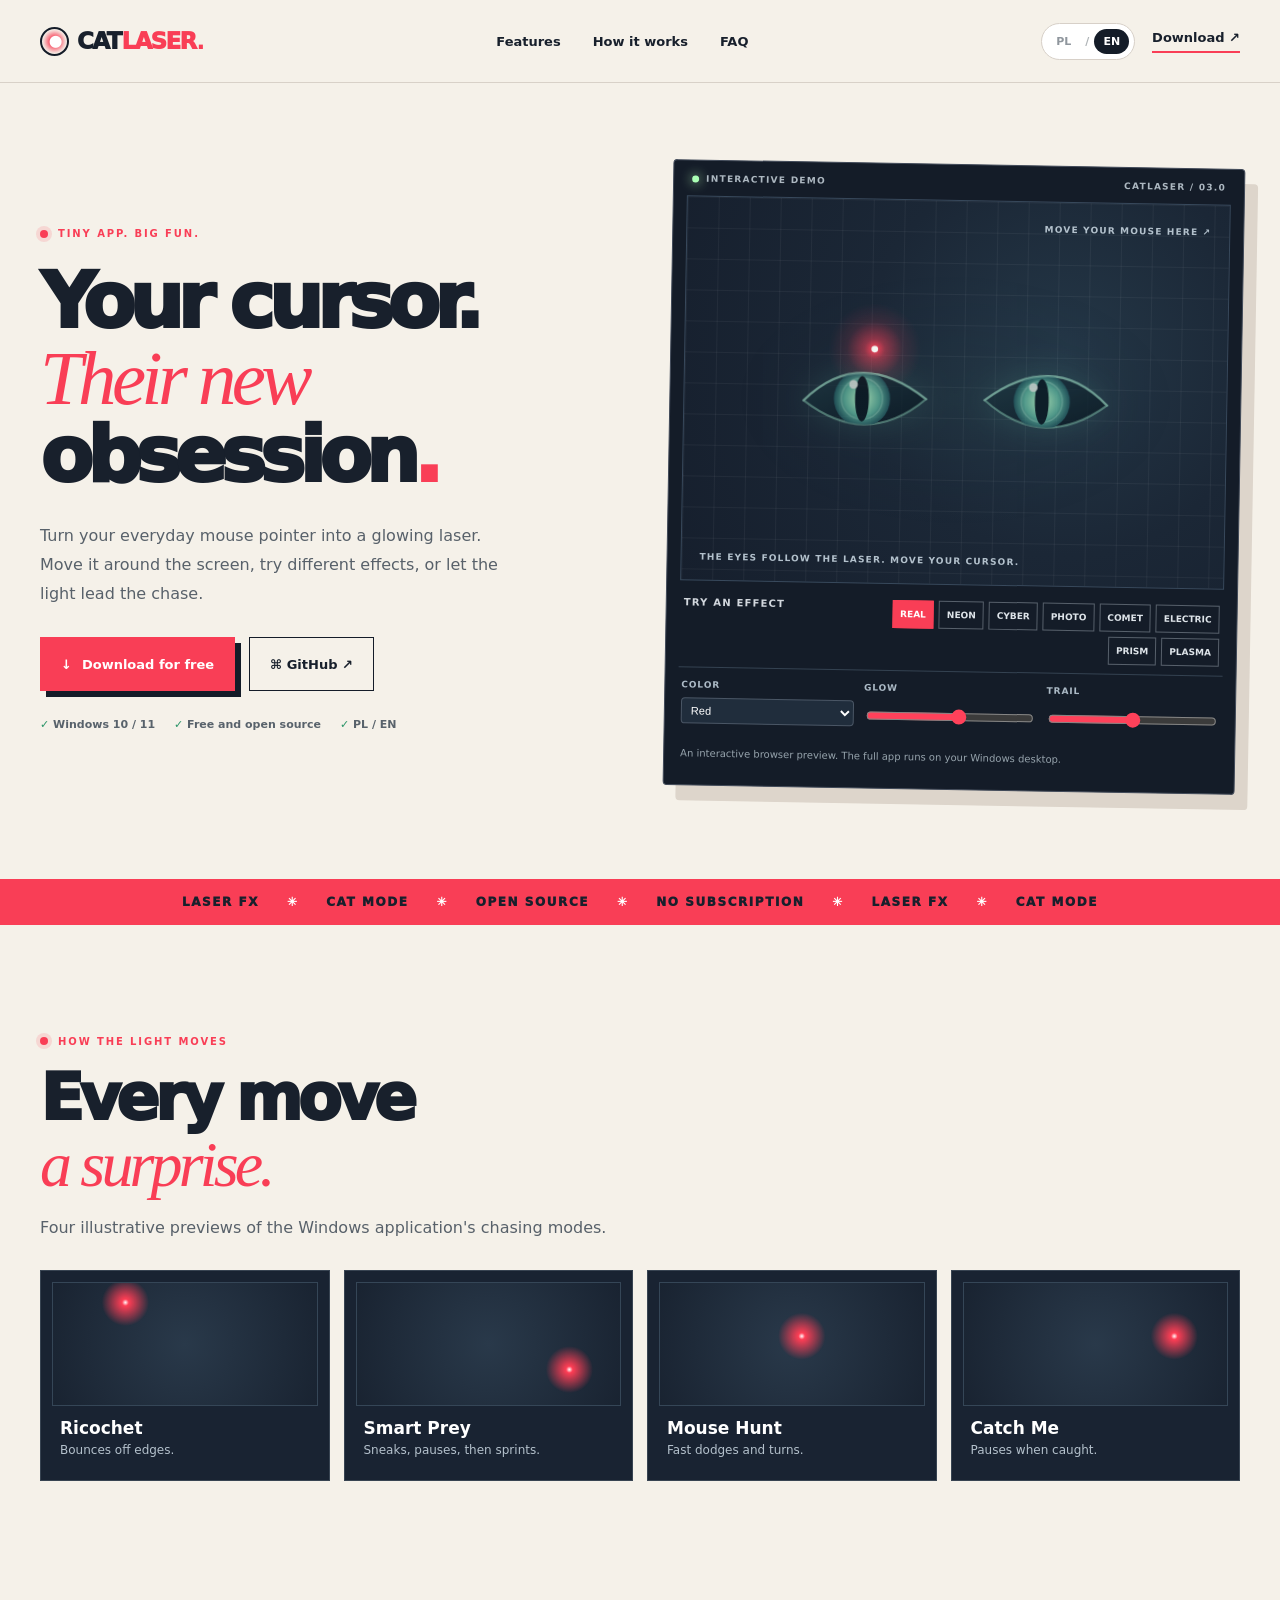
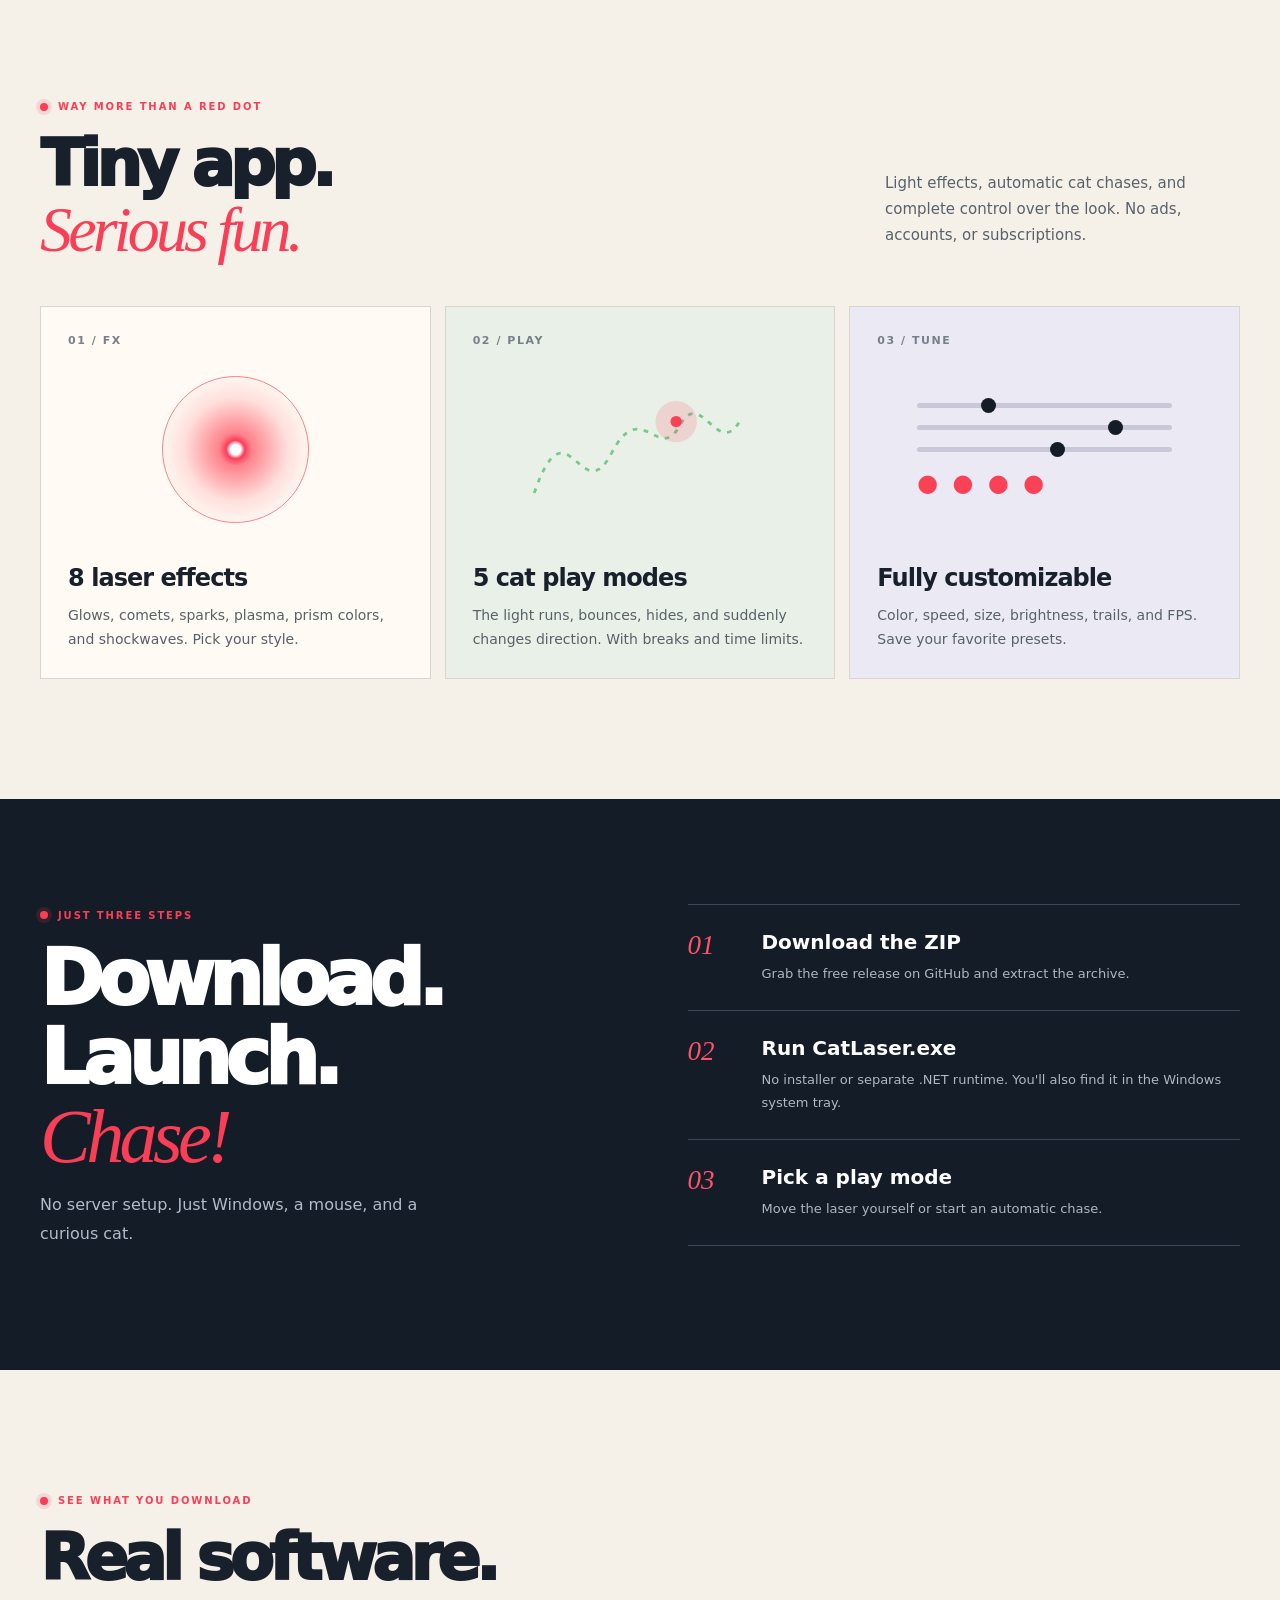
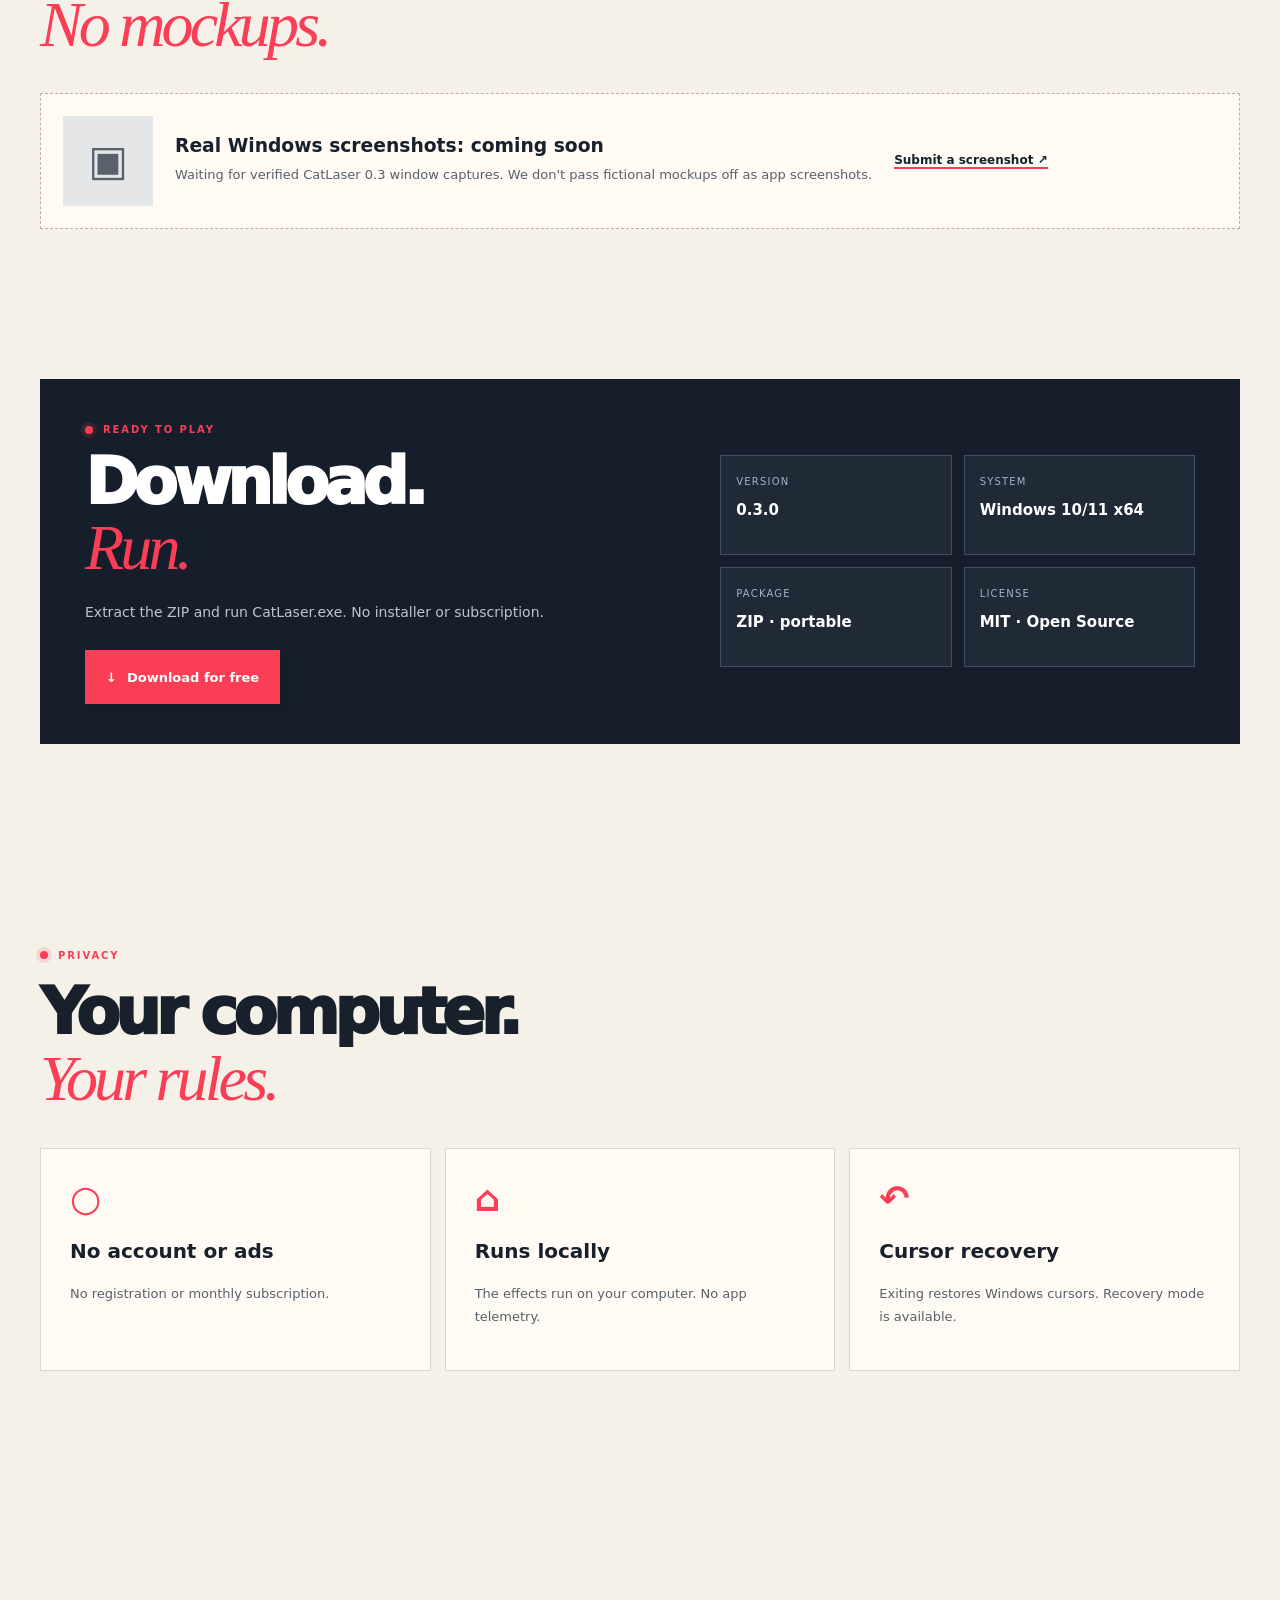
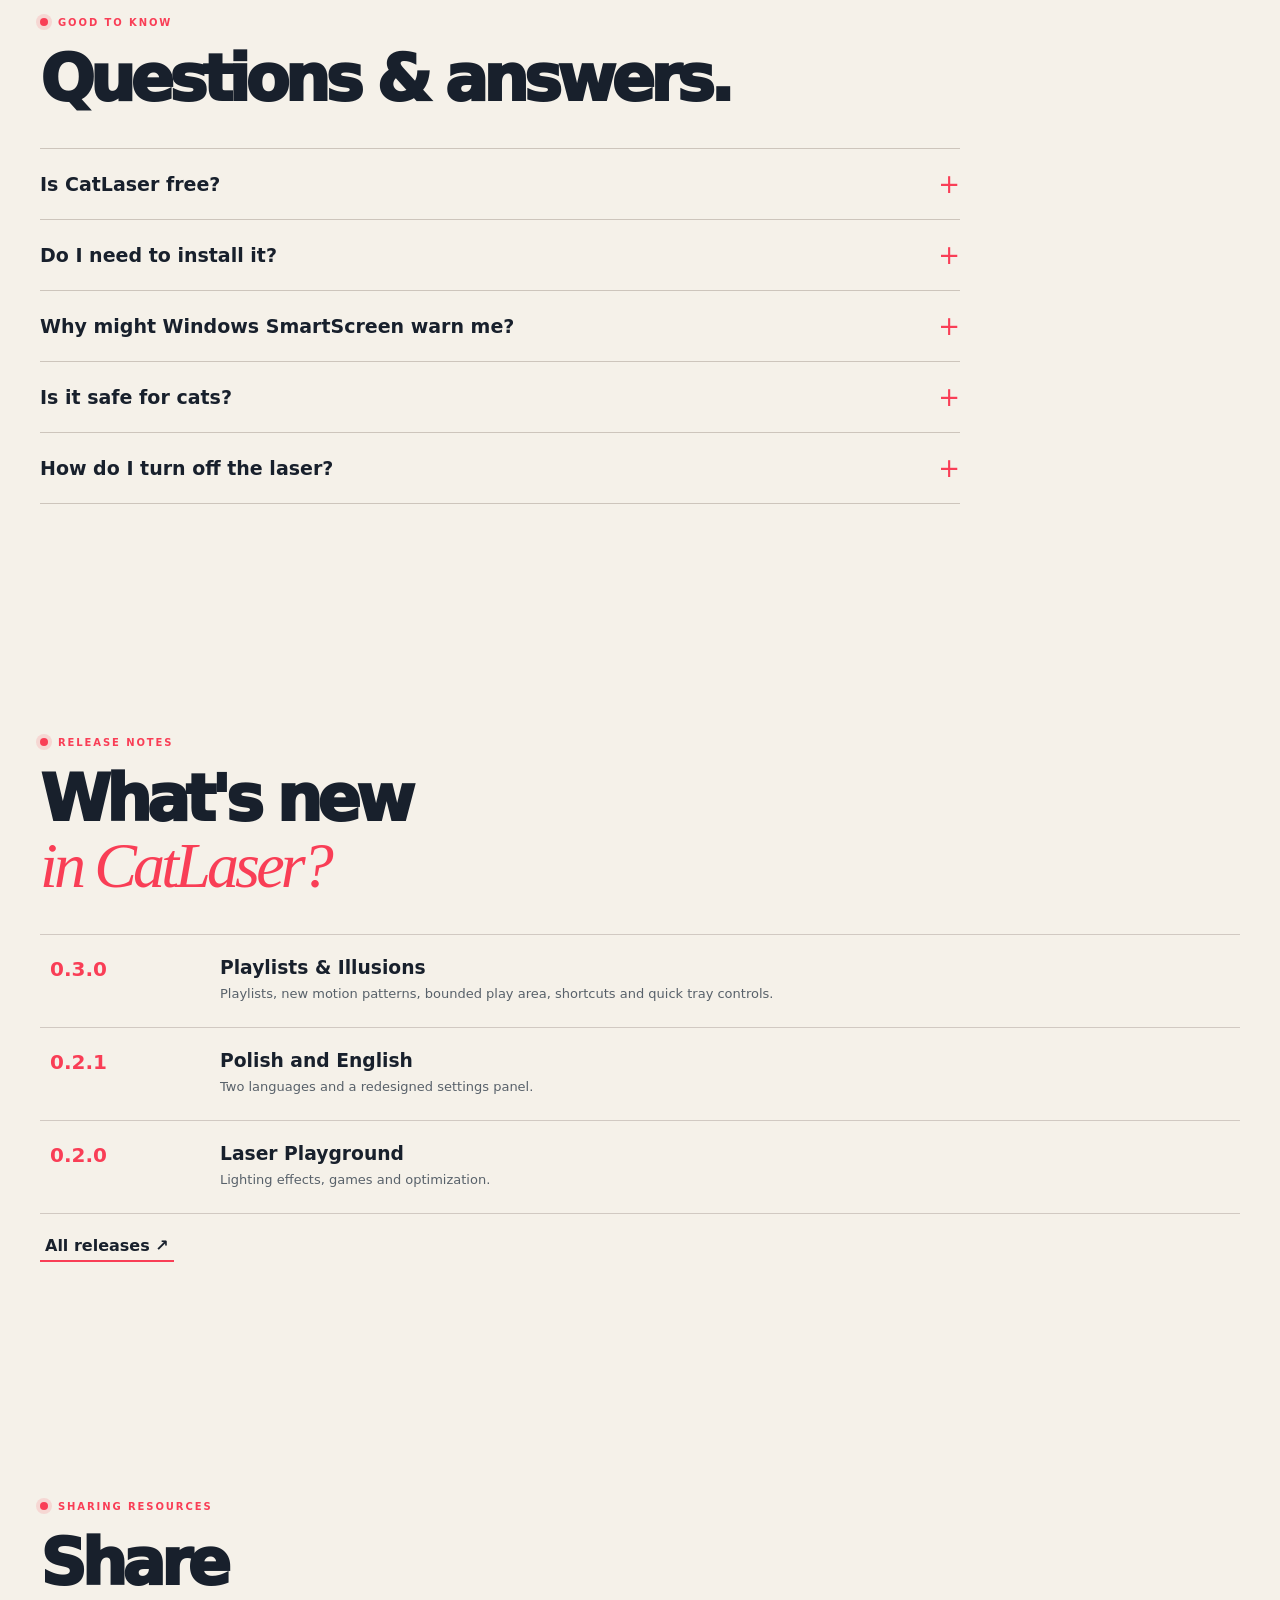
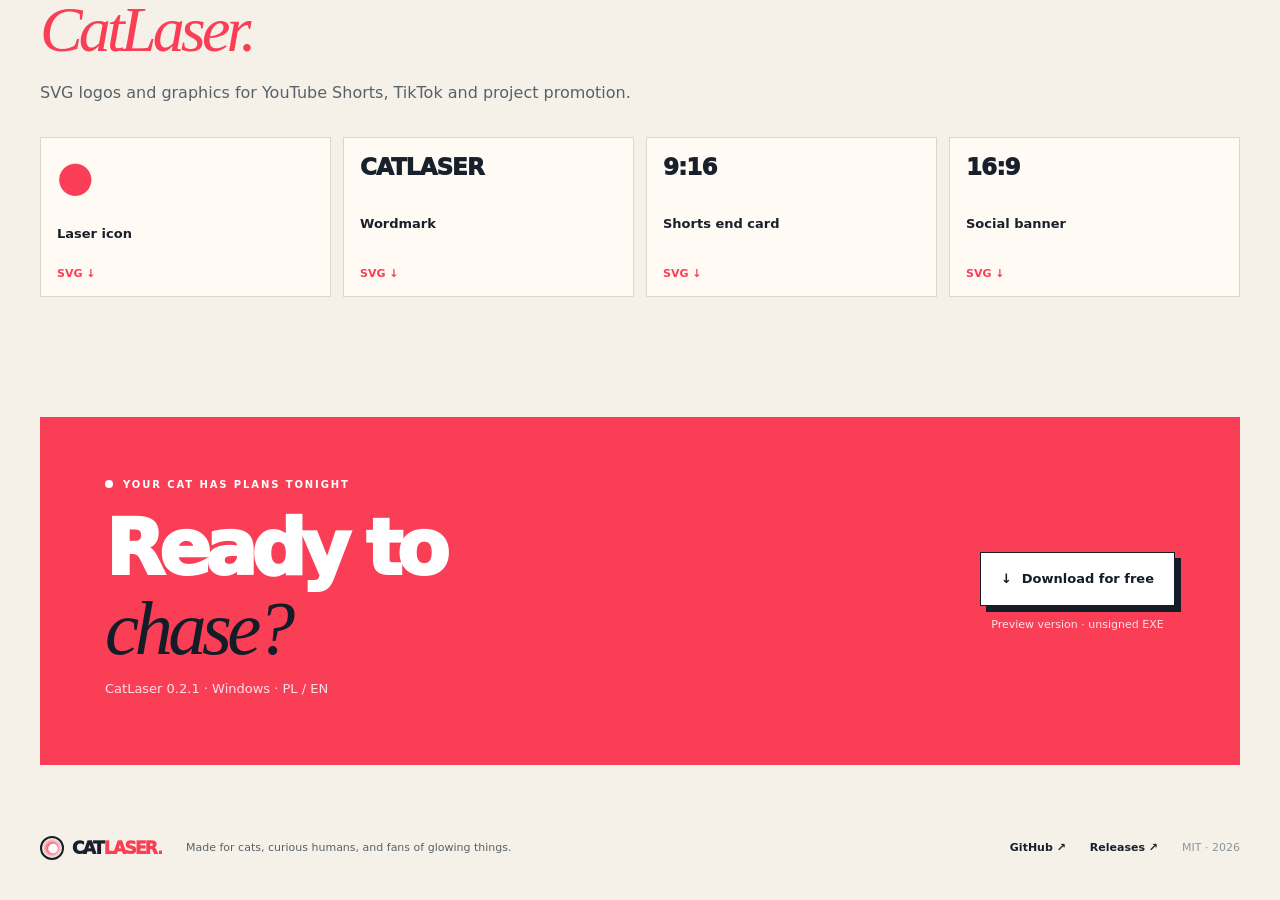
==== docs/en/index.html @ 413d565a "feat: CatLaser 0.3 playlists, motion patterns, controls and bilingual site expansion" ====
<!doctype html>
<html lang="en">
<head>
<meta charset="utf-8"><meta name="viewport" content="width=device-width,initial-scale=1">
<link rel="alternate" hreflang="pl" href="https://toniaczlog.github.io/catlaser/pl/"><link rel="alternate" hreflang="en" href="https://toniaczlog.github.io/catlaser/en/"><link rel="alternate" hreflang="x-default" href="https://toniaczlog.github.io/catlaser/">
<link rel="canonical" href="https://toniaczlog.github.io/catlaser/en/"><meta name="robots" content="index,follow"><meta property="og:locale" content="en_US"><meta name="twitter:card" content="summary_large_image">
<meta name="theme-color" content="#f5f1e9">
<meta name="description" content="CatLaser — free Windows laser pointer with visual effects, cat play modes, PL/EN, open source.">
<meta property="og:type" content="website"><meta property="og:title" content="CatLaser — Your cursor. Their obsession."><meta property="og:description" content="Download the free laser pointer app for Windows.">
<link rel="icon" type="image/svg+xml" href="../favicon.svg">
<link rel="stylesheet" href="../styles.css"><script defer src="../main.js"></script>
<title>CatLaser — Your cursor. Their obsession.</title>
</head>
<body>
<a class="skip" href="#main" data-i18n="skip">Skip to content</a>
<header class="site-head"><div class="wrap head-content">
<a class="brand" href="#top" aria-label="CatLaser"><span class="brand-emblem">●</span>CAT<span>LASER</span><b>.</b></a>
<nav class="nav" aria-label="Menu"><a href="#features" data-i18n="navFeatures">Features</a><a href="#how" data-i18n="navHow">How it works</a><a href="#faq">FAQ</a></nav>
<div class="head-right"><div class="locale" role="group" aria-label="Language / Język"><button data-lang="pl" aria-pressed="true">PL</button><span>/</span><button data-lang="en" aria-pressed="false">EN</button></div><a class="head-download" href="https://github.com/toniaczlog/catlaser/releases/tag/v0.3.0" data-i18n="navDownload">Download ↗</a></div>
</div></header>
<main id="main">
<section class="hero wrap" id="top"><div class="hero-copy"><span class="kicker"><i></i><span data-i18n="kicker">TINY APP. BIG FUN.</span></span>
<h1 data-i18n-html="heroTitle">Your cursor.<br><em>Their new</em><br>obsession<span class="dot">.</span></h1>
<p data-i18n="heroIntro">Turn your everyday mouse pointer into a glowing laser. Move it around the screen, try different effects, or let the light lead the chase.</p>
<div class="actions"><a class="btn primary" href="https://github.com/toniaczlog/catlaser/releases/download/v0.3.0/CatLaser-0.3-win-x64.zip"><span aria-hidden="true">↓</span><span data-i18n="download">Download for free</span></a><a class="btn secondary" href="https://github.com/toniaczlog/catlaser" target="_blank" rel="noopener noreferrer">⌘ GitHub ↗</a></div>
<div class="facts"><span>✓ Windows 10 / 11</span><span>✓ <span data-i18n="free">Free and open source</span></span><span>✓ PL / EN</span></div>
</div>
<div class="showcase"><div class="showcase-head"><span><i class="live-dot"></i><span data-i18n="live">INTERACTIVE DEMO</span></span><span>CATLASER / 03.0</span></div>
<div class="demo" id="demo" role="group" tabindex="0" aria-label="Podgląd lasera. Porusz myszą lub dotknij.">
<div class="grid-bg"></div><div class="demo-hint" data-i18n="hint">MOVE YOUR MOUSE HERE ↗</div>
<div class="eyes-stage" id="watcher" aria-hidden="true">
<svg class="watch-eyes" viewBox="0 0 360 160" fill="none" xmlns="http://www.w3.org/2000/svg">
<defs>
<clipPath id="eye-left-clip"><path d="M40 79Q90 28 153 76Q99 123 40 79Z"/></clipPath>
<clipPath id="eye-right-clip"><path d="M207 76Q270 28 320 79Q261 123 207 76Z"/></clipPath>
<radialGradient id="iris-glow"><stop offset="0" stop-color="#E4FFE6"/><stop offset=".25" stop-color="#A6F2C4"/><stop offset=".62" stop-color="#62BFA5"/><stop offset="1" stop-color="#225C61"/></radialGradient>
<linearGradient id="eye-dark" x1="0" y1="0" x2="1" y2="1"><stop stop-color="#203C45"/><stop offset="1" stop-color="#07151F"/></linearGradient>
</defs>
<g class="watch-eye">
<path d="M40 79Q90 28 153 76Q99 123 40 79Z" fill="url(#eye-dark)" stroke="#9EECCB" stroke-opacity=".55" stroke-width="1.9"/>
<g clip-path="url(#eye-left-clip)"><g class="eye-gaze">
<circle cx="97" cy="78" r="26" fill="url(#iris-glow)"/>
<circle cx="97" cy="78" r="19" stroke="#C8FFE2" stroke-opacity=".28" stroke-width="1.5"/>
<ellipse cx="97" cy="78" rx="6.4" ry="21" fill="#081820"/>
<circle cx="89" cy="65" r="4" fill="#F8FFF5" opacity=".9"/>
</g></g>
<path d="M40 79Q90 28 153 76" stroke="#BEFFE1" stroke-opacity=".44" stroke-width="2.2" stroke-linecap="round"/>
</g>
<g class="watch-eye">
<path d="M207 76Q270 28 320 79Q261 123 207 76Z" fill="url(#eye-dark)" stroke="#9EECCB" stroke-opacity=".55" stroke-width="1.9"/>
<g clip-path="url(#eye-right-clip)"><g class="eye-gaze">
<circle cx="263" cy="78" r="26" fill="url(#iris-glow)"/>
<circle cx="263" cy="78" r="19" stroke="#C8FFE2" stroke-opacity=".28" stroke-width="1.5"/>
<ellipse cx="263" cy="78" rx="6.4" ry="21" fill="#081820"/>
<circle cx="255" cy="65" r="4" fill="#F8FFF5" opacity=".9"/>
</g></g>
<path d="M207 76Q270 28 320 79" stroke="#BEFFE1" stroke-opacity=".44" stroke-width="2.2" stroke-linecap="round"/>
</g>
</svg>
</div>
<canvas id="laser-preview" aria-hidden="true"></canvas><span class="demo-bottom" data-i18n="demoBottom">THE EYES FOLLOW THE LASER. MOVE YOUR CURSOR.</span></div>
<div class="demo-controls"><b data-i18n="effectsLabel">TRY AN EFFECT</b><div><button class="selected" data-fx="real" aria-pressed="true">REAL</button><button data-fx="neon" aria-pressed="false">NEON</button><button data-fx="cyber" aria-pressed="false">CYBER</button><button data-fx="photoreal" aria-pressed="false">PHOTO</button><button data-fx="comet" aria-pressed="false">COMET</button><button data-fx="electric" aria-pressed="false">ELECTRIC</button><button data-fx="prism" aria-pressed="false">PRISM</button><button data-fx="plasma" aria-pressed="false">PLASMA</button></div></div><div class="demo-tuner"><label><span data-i18n="colorLabel">COLOR</span><select id="demo-color"><option value="#ff4058" data-i18n="cRed">Red</option><option value="#45ee9a" data-i18n="cGreen">Green</option><option value="#479fff" data-i18n="cBlue">Blue</option><option value="#c17fff" data-i18n="cViolet">Violet</option><option value="#ffbc52" data-i18n="cAmber">Amber</option><option value="#43e9ee" data-i18n="cCyan">Cyan</option></select></label><label><span data-i18n="glowLabel">GLOW</span><input type="range" id="demo-glow" min="20" max="100" value="65"/></label><label><span data-i18n="trailLabel">TRAIL</span><input type="range" id="demo-trail" min="0" max="100" value="50"/></label></div><p class="demo-note" data-i18n="demoNote">An interactive browser preview. The full app runs on your Windows desktop.</p>
</div></section>
<div class="mobile-download"><b>CAT<span>LASER</span></b><a class="btn primary" href="https://github.com/toniaczlog/catlaser/releases/tag/v0.3.0" data-download-latest><span>↓</span><span data-i18n="download">Download for free</span></a></div><div class="ribbon" aria-hidden="true">LASER FX <span>✳</span> CAT MODE <span>✳</span> OPEN SOURCE <span>✳</span> NO SUBSCRIPTION <span>✳</span> LASER FX <span>✳</span> CAT MODE</div>
<section class="mode-section section wrap fade-in" id="modes"><span class="kicker"><i></i><span data-i18n="modesKicker">HOW THE LIGHT MOVES</span></span><h2 data-i18n-html="modesTitle">Every move<br><em>a surprise.</em></h2><p data-i18n="modesDesc">Four illustrative previews of the Windows application's chasing modes.</p><div class="mode-grid"><article><canvas data-motion="ricochet" width="300" height="140"></canvas><h3>Ricochet</h3><p data-i18n="motion1">Bounces off edges.</p></article><article><canvas data-motion="prey" width="300" height="140"></canvas><h3>Smart Prey</h3><p data-i18n="motion2">Sneaks, pauses, then sprints.</p></article><article><canvas data-motion="hunt" width="300" height="140"></canvas><h3>Mouse Hunt</h3><p data-i18n="motion3">Fast dodges and turns.</p></article><article><canvas data-motion="catch" width="300" height="140"></canvas><h3>Catch Me</h3><p data-i18n="motion4">Pauses when caught.</p></article></div></section><section id="features" class="section wrap"><div class="section-top"><div><span class="kicker"><i></i><span data-i18n="featuresKicker">WAY MORE THAN A RED DOT</span></span><h2 data-i18n-html="featuresTitle">Tiny app.<br><em>Serious fun.</em></h2></div><p data-i18n="featuresIntro">Light effects, automatic cat chases, and complete control over the look. No ads, accounts, or subscriptions.</p></div>
<div class="cards">
<article class="feature"><span class="num">01 / FX</span><div class="art glow"><i></i></div><h3 data-i18n="f1Title">8 laser effects</h3><p data-i18n="f1Body">Glows, comets, sparks, plasma, prism colors, and shockwaves. Pick your style.</p></article>
<article class="feature green"><span class="num">02 / PLAY</span><div class="art"><svg viewBox="0 0 250 140" aria-hidden="true"><path d="M13 116c35-102 50 20 82-42s50 12 73-30 41 39 65-7" stroke="#79c98a" stroke-width="3" stroke-dasharray="5 7" fill="none"/><circle cx="164" cy="40" r="22" fill="#ff4d64" opacity=".18"/><circle cx="164" cy="40" r="6" fill="#fb3f54"/></svg></div><h3 data-i18n="f2Title">5 cat play modes</h3><p data-i18n="f2Body">The light runs, bounces, hides, and suddenly changes direction. With breaks and time limits.</p></article>
<article class="feature violet"><span class="num">03 / TUNE</span><div class="art dials"><span><i></i></span><span><i></i></span><span><i></i></span><div class="color-dots">● ● ● ●</div></div><h3 data-i18n="f3Title">Fully customizable</h3><p data-i18n="f3Body">Color, speed, size, brightness, trails, and FPS. Save your favorite presets.</p></article>
</div></section>
<section id="how" class="dark-panel"><div class="wrap how"><div><span class="kicker"><i></i><span data-i18n="howKicker">JUST THREE STEPS</span></span><h2 data-i18n-html="howTitle">Download.<br>Launch.<br><em>Chase!</em></h2><p data-i18n="howBody">No server setup. Just Windows, a mouse, and a curious cat.</p></div><div class="steps"><div><b>01</b><aside><h3 data-i18n="s1Title">Download the ZIP</h3><p data-i18n="s1Body">Grab the free release on GitHub and extract the archive.</p></aside></div><div><b>02</b><aside><h3 data-i18n="s2Title">Run CatLaser.exe</h3><p data-i18n="s2Body">No installer or separate .NET runtime. You'll also find it in the Windows system tray.</p></aside></div><div><b>03</b><aside><h3 data-i18n="s3Title">Pick a play mode</h3><p data-i18n="s3Body">Move the laser yourself or start an automatic chase.</p></aside></div></div></div></section>
<section class="product-evidence section wrap fade-in" id="app"><span class="kicker"><i></i><span data-i18n="appKicker">SEE WHAT YOU DOWNLOAD</span></span><h2 data-i18n-html="appTitle">Real software.<br><em>No mockups.</em></h2><div class="evidence-card"><b>▣</b><div><h3 data-i18n="screensPending">Real Windows screenshots: coming soon</h3><p data-i18n="screensDesc">Waiting for verified CatLaser 0.3 window captures. We don't pass fictional mockups off as app screenshots.</p></div><a href="https://github.com/toniaczlog/catlaser/issues/new" data-i18n="screensContribute">Submit a screenshot ↗</a></div></section><section class="download-block section wrap fade-in" id="download"><div class="download-panel"><div><span class="kicker"><i></i><span data-i18n="downloadKicker">READY TO PLAY</span></span><h2 data-i18n-html="downloadTitle">Download.<br><em>Run.</em></h2><p data-i18n="downloadBody">Extract the ZIP and run CatLaser.exe. No installer or subscription.</p><a class="btn primary" href="https://github.com/toniaczlog/catlaser/releases/tag/v0.3.0" data-download-latest><span>↓</span><span data-i18n="download">Download for free</span></a></div><div class="download-meta"><div><small data-i18n="version">VERSION</small><strong>0.3.0</strong></div><div><small data-i18n="platform">SYSTEM</small><strong>Windows 10/11 x64</strong></div><div><small data-i18n="package">PACKAGE</small><strong>ZIP · portable</strong></div><div><small data-i18n="license">LICENSE</small><strong>MIT · Open Source</strong></div></div></div></section><section class="privacy-section section wrap fade-in" id="privacy"><span class="kicker"><i></i><span data-i18n="privacyKicker">PRIVACY</span></span><h2 data-i18n-html="privacyTitle">Your computer.<br><em>Your rules.</em></h2><div class="privacy-grid"><div><b>○</b><h3 data-i18n="privacy1">No account or ads</h3><p data-i18n="privacy1Body">No registration or monthly subscription.</p></div><div><b>⌂</b><h3 data-i18n="privacy2">Runs locally</h3><p data-i18n="privacy2Body">The effects run on your computer. No app telemetry.</p></div><div><b>↶</b><h3 data-i18n="privacy3">Cursor recovery</h3><p data-i18n="privacy3Body">Exiting restores Windows cursors. Recovery mode is available.</p></div></div></section><section id="faq" class="section faq wrap"><span class="kicker"><i></i><span data-i18n="faqKicker">GOOD TO KNOW</span></span><h2 data-i18n="faqTitle">Questions & answers.</h2>
<details><summary data-i18n="q1">Is CatLaser free?</summary><p data-i18n="a1">Yes. Free, open source (MIT), with no ads or subscriptions.</p></details>
<details><summary data-i18n="q2">Do I need to install it?</summary><p data-i18n="a2">No. Download the ZIP, extract it, and run CatLaser.exe on Windows 10/11 x64.</p></details>
<details><summary data-i18n="q3">Why might Windows SmartScreen warn me?</summary><p data-i18n="a3">The executable is not digitally signed yet. Source code is public on GitHub and the app is built with GitHub Actions.</p></details>
<details><summary data-i18n="q4">Is it safe for cats?</summary><p data-i18n="a4">This is only an effect on a monitor, not a physical laser beam. Supervise your cat to prevent screen scratching, keep sessions short, and end play with a physical toy they can actually catch.</p></details>
<details><summary data-i18n="q5">How do I turn off the laser?</summary><p data-i18n="a5">Press Ctrl + Alt + L or use the Windows system tray. Exiting restores your cursors. If CatLaser crashes, restart it to restore the cursor scheme.</p></details>
</section>
<section class="updates section wrap fade-in" id="updates"><span class="kicker"><i></i><span data-i18n="updatesKicker">RELEASE NOTES</span></span><h2 data-i18n-html="updatesTitle">What's new<br><em>in CatLaser?</em></h2><div class="version-list"><div><b>0.3.0</b><div><h3 data-i18n="v3Title">Playlists & Illusions</h3><p data-i18n="v3Body">Playlists, new motion patterns, bounded play area, shortcuts and quick tray controls.</p></div></div><div><b>0.2.1</b><div><h3 data-i18n="v2Title">Polish and English</h3><p data-i18n="v2Body">Two languages and a redesigned settings panel.</p></div></div><div><b>0.2.0</b><div><h3 data-i18n="v1Title">Laser Playground</h3><p data-i18n="v1Body">Lighting effects, games and optimization.</p></div></div></div><a class="text-link" href="https://github.com/toniaczlog/catlaser/releases" data-i18n="allReleases">All releases ↗</a></section><section class="press section wrap fade-in" id="press"><span class="kicker"><i></i><span data-i18n="pressKicker">SHARING RESOURCES</span></span><h2 data-i18n-html="pressTitle">Share<br><em>CatLaser.</em></h2><p data-i18n="pressBody">SVG logos and graphics for YouTube Shorts, TikTok and project promotion.</p><div class="press-files"><a href="../press/mark.svg" download><span>●</span><b data-i18n="pressMark">Laser icon</b><small>SVG ↓</small></a><a href="../press/wordmark.svg" download><span>CATLASER</span><b data-i18n="pressLogo">Wordmark</b><small>SVG ↓</small></a><a href="../press/shorts-card.svg" download><span>9:16</span><b data-i18n="pressVideo">Shorts end card</b><small>SVG ↓</small></a><a href="../press/social-banner.svg" download><span>16:9</span><b data-i18n="pressBanner">Social banner</b><small>SVG ↓</small></a></div></section><section class="ending wrap"><div><span class="kicker"><i></i><span data-i18n="endingKicker">YOUR CAT HAS PLANS TONIGHT</span></span><h2 data-i18n-html="endingTitle">Ready to<br><em>chase?</em></h2><p>CatLaser 0.2.1 · Windows · PL / EN</p></div><div><a class="btn ending-button" href="https://github.com/toniaczlog/catlaser/releases/download/v0.3.0/CatLaser-0.3-win-x64.zip"><span aria-hidden="true">↓</span><span data-i18n="download">Download for free</span></a><small data-i18n="prerelease">Preview version · unsigned EXE</small></div></section>
</main>
<footer class="wrap foot"><div class="brand"><span class="brand-emblem">●</span>CAT<span>LASER</span><b>.</b></div><p data-i18n="footer">Made for cats, curious humans, and fans of glowing things.</p><a href="https://github.com/toniaczlog/catlaser" target="_blank" rel="noopener noreferrer">GitHub ↗</a><a href="https://github.com/toniaczlog/catlaser/releases" target="_blank" rel="noopener noreferrer">Releases ↗</a><span>MIT · 2026</span></footer>
</body></html>
---- docs/styles.css ----
:root{font-family:"Segoe UI",Inter,system-ui,sans-serif;--paper:#f5f1e9;--ink:#18202c;--red:#f93e56;--dark:#141c28;--muted:#58616a;color:var(--ink);background:var(--paper);scroll-behavior:smooth}*{box-sizing:border-box}body{margin:0;min-width:320px;overflow-x:hidden}a{color:inherit;text-decoration:none}button{font:inherit;cursor:pointer}button:focus-visible,a:focus-visible,summary:focus-visible,#demo:focus-visible{outline:3px solid #007dce;outline-offset:3px}::selection{background:#fec0c9}.wrap{width:min(1200px,calc(100% - 72px));margin:auto}.skip{position:absolute;top:-80px;left:10px;background:white;padding:12px;z-index:30}.skip:focus{top:10px}.site-head{border-bottom:1px solid #d8d1c8}.head-content{height:82px;display:flex;align-items:center;justify-content:space-between;gap:25px}.brand{font-size:23px;font-weight:950;letter-spacing:-1.7px;white-space:nowrap;display:flex;align-items:center;gap:1px}.brand span:not(.brand-emblem),.brand b{color:var(--red)}.brand-emblem{width:29px;height:29px;display:grid;place-items:center;margin-right:7px;border:2px solid var(--dark);border-radius:50%;font-size:15px;color:white!important;background:radial-gradient(circle,#fff 0 14%,#f93e56 21%,#f93e5640 56%,transparent 70%)}.nav,.head-right{display:flex;align-items:center;gap:32px}.nav a{font-weight:750;font-size:13px}.nav a:hover,.head-download:hover,.foot a:hover{color:var(--red)}.head-right{gap:17px}.head-download{font-size:13px;font-weight:850;border-bottom:2px solid var(--red);padding-bottom:6px}.locale{display:flex;align-items:center;gap:5px;background:white;border:1px solid #d7d0c8;border-radius:50px;padding:5px;font-size:11px;font-weight:900}.locale>span{color:#aeb3b6}.locale button{border:0;border-radius:20px;background:transparent;color:#8f969d;padding:6px 9px}.locale button[aria-pressed=true]{color:white;background:var(--dark)}.hero{display:grid;grid-template-columns:1fr 1fr;align-items:center;gap:56px;padding-top:81px;padding-bottom:89px}.hero-copy{padding:20px 0}.kicker{display:inline-flex;align-items:center;gap:10px;font-weight:900;font-size:10px;letter-spacing:.19em;color:var(--red);text-transform:uppercase}.kicker i{display:block;width:8px;height:8px;border-radius:50%;background:var(--red);box-shadow:0 0 0 4px #f93e5625}.hero h1{font-size:clamp(53px,6vw,88px);line-height:1;letter-spacing:-.083em;font-weight:950;margin:22px 0 27px}.hero h1 em,h2 em{color:var(--red);font-family:Georgia,serif;font-style:italic;font-weight:500;letter-spacing:-.06em}.dot{color:var(--red)}.hero-copy>p{font-size:16px;line-height:1.8;color:var(--muted);max-width:480px}.actions{display:flex;gap:14px;flex-wrap:wrap;margin-top:29px}.btn{min-height:54px;padding:14px 20px;border:1px solid var(--dark);font-size:13px;font-weight:850;display:inline-flex;align-items:center;justify-content:center;gap:10px;transition:transform .2s,box-shadow .2s}.btn:hover{transform:translateY(-2px)}.primary{color:white;background:var(--red);border-color:var(--red);box-shadow:6px 6px 0 var(--dark)}.secondary{background:transparent}.facts{display:flex;flex-wrap:wrap;gap:10px 19px;font-size:11px;color:#58626b;font-weight:750;margin-top:27px}.facts>span:first-letter{color:#299467}.showcase{background:var(--dark);border:1px solid #414a59;border-radius:4px;color:#d3d8de;padding:13px;transform:rotate(1deg);box-shadow:13px 15px 0 #ddd5cb}.showcase-head{display:flex;justify-content:space-between;padding:0 5px 12px;font-size:9px;font-weight:850;letter-spacing:.14em;color:#adb8c1}.showcase-head>span:first-child{display:flex;align-items:center;gap:7px}.live-dot{height:7px;width:7px;border-radius:50%;background:#aaffb4;box-shadow:0 0 12px #bcffb8}.demo{position:relative;overflow:hidden;height:385px;cursor:crosshair;background:radial-gradient(circle at 70% 40%,#243747,#1b2736 45%,#161f2d);border:1px solid #38495c;touch-action:pan-y}.grid-bg{position:absolute;inset:0;background-image:linear-gradient(#ffffff0c 1px,transparent 1px),linear-gradient(90deg,#ffffff0c 1px,transparent 1px);background-size:31px 31px}.demo canvas{position:absolute;inset:0;width:100%;height:100%;pointer-events:none}.demo-hint,.demo-bottom{position:absolute;z-index:2;color:#b3c1cc;font-size:9px;letter-spacing:.13em;font-weight:850;pointer-events:none}.demo-hint{top:22px;right:18px}.demo-bottom{bottom:18px;left:18px}.demo-controls{display:flex;align-items:center;justify-content:space-between;gap:10px;padding:16px 4px 0}.demo-controls b{font-size:10px;letter-spacing:.12em}.demo-controls>div{display:flex;gap:5px}.demo-controls button{padding:9px;background:none;border:1px solid #57606b;color:#dee4e9;font-size:10px;font-weight:850}.demo-controls button.selected{background:var(--red);border-color:var(--red);color:white}.demo-note{font-size:10px;color:#96a3ac;line-height:1.6;padding:0 3px}.ribbon{padding:16px;text-align:center;white-space:nowrap;overflow:hidden;background:var(--red);font-size:12px;font-weight:950;letter-spacing:.13em}.ribbon span{margin:0 22px;color:white}.section{padding-top:120px;padding-bottom:120px}.section-top{display:flex;align-items:end;justify-content:space-between;gap:40px;margin-bottom:43px}.section h2,.how h2,.ending h2{font-size:clamp(44px,5vw,69px);letter-spacing:-.075em;line-height:1.03;font-weight:950;margin:17px 0 0}.section-top p{font-size:15px;line-height:1.75;max-width:355px;color:var(--muted)}.cards{display:grid;grid-template-columns:repeat(3,1fr);gap:14px}.feature{border:1px solid #dcd5cd;background:#fffaf3;min-height:373px;padding:27px;display:flex;flex-direction:column}.feature.green{background:#e8f0e7}.feature.violet{background:#ebe9f4}.num{font-size:11px;font-weight:900;letter-spacing:.14em;color:#77808a}.art{height:196px;flex:1;display:grid;place-items:center;position:relative}.art svg{width:100%;max-width:235px}.glow:after{content:"";position:absolute;width:145px;height:145px;border-radius:50%;background:radial-gradient(circle,#fff 0 5%,#fb3e59 9%,#ff4557a8 16%,#ff415626 50%,transparent 75%);border:1px solid #ff7f8c}.feature h3{font-size:24px;letter-spacing:-.04em;margin:12px 0}.feature p{color:var(--muted);line-height:1.7;font-size:14px;margin:0}.dials{display:flex;flex-direction:column;align-items:stretch;justify-content:center;gap:17px;padding:0 40px}.dials>span{height:5px;border-radius:20px;background:#c8c8d9;position:relative}.dials>span i{position:absolute;top:-5px;height:15px;width:15px;border-radius:50%;background:var(--dark)}.dials>span:nth-child(1) i{left:25%}.dials>span:nth-child(2) i{left:75%}.dials>span:nth-child(3) i{left:52%}.color-dots{font-size:24px;letter-spacing:.14em;color:#fa4156}.dark-panel{background:var(--dark);color:white;padding:105px 0}.how{display:grid;grid-template-columns:1fr 1fr;gap:95px}.how h2{font-size:clamp(51px,6vw,76px)}.how>div>p{color:#b2bbc7;max-width:380px;line-height:1.8}.steps{border-top:1px solid #3c4857}.steps>div{border-bottom:1px solid #3c4857;display:grid;grid-template-columns:54px 1fr;gap:20px;padding:25px 0}.steps b{font-size:27px;color:#ff536a;font-family:Georgia,serif;font-style:italic;font-weight:500}.steps h3{font-size:20px;margin:0 0 9px}.steps p{color:#aeb7c2;font-size:13px;line-height:1.7;margin:0}.faq{padding-bottom:107px}.faq h2{margin-bottom:35px}.faq details{max-width:920px;padding:20px 0;border-bottom:1px solid #cdc5bc}.faq details:first-of-type{border-top:1px solid #cdc5bc}.faq summary{cursor:pointer;list-style:none;font-weight:850;font-size:19px;display:flex;justify-content:space-between;align-items:center;gap:20px}.faq summary::-webkit-details-marker{display:none}.faq summary:after{content:"+";font-size:26px;color:var(--red);font-weight:400}.faq details[open] summary:after{content:"−"}.faq details p{max-width:700px;line-height:1.8;color:var(--muted);font-size:14px}.ending{background:var(--red);min-height:300px;padding:56px 65px;display:flex;align-items:center;justify-content:space-between;gap:30px;color:white;margin-bottom:65px;position:relative;overflow:hidden}.ending .kicker{color:white}.ending .kicker i{background:white}.ending h2{font-size:clamp(56px,6vw,85px)}.ending h2 em{color:var(--dark)}.ending p{font-size:13px;color:#ffe1e8}.ending>div:last-child{display:flex;flex-direction:column;gap:12px;align-items:center;position:relative;z-index:1}.ending-button{background:white;color:var(--dark);box-shadow:6px 6px 0 var(--dark);white-space:nowrap}.ending small{color:#ffe1e8;font-size:11px}.foot{display:flex;align-items:center;gap:24px;padding-bottom:35px;font-size:11px}.foot .brand{font-size:17px}.foot .brand-emblem{width:24px;height:24px;font-size:12px}.foot p{flex:1;color:var(--muted)}.foot a{font-weight:800}.foot>span{color:#8d959b}@media(max-width:960px){.hero{gap:30px}.hero h1{font-size:clamp(49px,6vw,70px)}.nav{gap:14px}.section{padding-block:90px}.how{gap:50px}}@media(max-width:760px){.wrap{width:calc(100% - 38px)}.head-content{height:72px}.nav{display:none}.hero{grid-template-columns:1fr;padding-top:40px;padding-bottom:65px}.hero h1{font-size:clamp(57px,10vw,77px)}.showcase{transform:none;width:min(100%,620px);margin:auto}.demo{height:335px}.section-top{display:block}.section-top p{max-width:600px}.cards{grid-template-columns:1fr}.feature{min-height:270px}.art{height:130px}.how{grid-template-columns:1fr;gap:30px}.ending{padding:40px;display:block}.ending>div:last-child{align-items:start;margin-top:25px}.foot{flex-wrap:wrap}.foot p{flex-basis:100%}}@media(max-width:500px){.wrap{width:calc(100% - 32px)}.head-content{height:66px}.brand{font-size:19px}.brand-emblem{width:25px;height:25px}.head-download{display:none}.hero{padding-top:26px}.hero h1{font-size:clamp(49px,11.6vw,68px)}.hero-copy>p{font-size:14px}.actions{gap:10px}.btn{padding:12px 14px;font-size:12px;min-height:49px}.facts{gap:9px;font-size:10px}.showcase{padding:9px;box-shadow:7px 7px 0 #ddd5cb}.demo{height:282px}.demo-controls{flex-wrap:wrap}.section{padding-block:70px}.section h2{font-size:45px}.feature{padding:22px}.dark-panel{padding:70px 0}.how h2{font-size:64px}.steps>div{grid-template-columns:44px 1fr}.faq summary{font-size:16px}.ending{padding:35px 25px;margin-bottom:50px}.ending h2{font-size:63px}.foot{gap:13px}}@media(prefers-reduced-motion:reduce){*,*::before,*::after{scroll-behavior:auto!important;transition:none!important}.btn:hover{transform:none}}
/* Floating eyes only: no cat silhouette. */
.eyes-stage{position:absolute;inset:0;z-index:1;pointer-events:none;opacity:.72;transition:opacity .4s ease}
.eyes-stage:before{content:"";position:absolute;left:50%;top:52%;width:80%;height:65%;transform:translate(-50%,-50%);background:radial-gradient(ellipse at center,rgba(57,121,108,.10) 0%,rgba(34,65,79,.06) 42%,transparent 73%);pointer-events:none}
.watch-eyes{position:absolute;width:76%;max-width:390px;height:auto;left:50%;top:53%;transform:translate(-50%,-50%);overflow:visible;filter:drop-shadow(0 0 16px rgba(115,237,192,.18))}
.eyes-stage.is-awake{opacity:.98}
.eyes-stage.is-idle{opacity:.49}
.watch-eye{transform-box:fill-box;transform-origin:center;transition:transform .15s ease}
.eyes-stage.is-blinking .watch-eye{transform:scaleY(.07)}
.eyes-stage.is-idle .watch-eye{transform:scaleY(.68)}
.eye-gaze{transform:translate(var(--look-x,0px),var(--look-y,0px));transition:transform .08s linear}
@media(max-width:500px){.watch-eyes{width:94%;top:53%}}
@media(prefers-reduced-motion:reduce){.eyes-stage,.watch-eye,.eye-gaze{transition:none!important}}


/* CatLaser 0.3: product proof, play modes, download CTA, privacy, changelog and press */
.demo-controls{align-items:flex-start}.demo-controls>div{flex-wrap:wrap;justify-content:flex-end;max-width:370px}
.demo-controls button{font-size:9px;padding:8px 7px}.demo-tuner{display:grid;grid-template-columns:repeat(3,minmax(0,1fr));gap:10px;padding:12px 3px 8px;border-top:1px solid #344251;margin-top:9px}
.demo-tuner label{display:flex;flex-direction:column;gap:8px;font-size:9px;color:#acbac6;font-weight:800;letter-spacing:.1em}
.demo-tuner input,.demo-tuner select{max-width:100%;accent-color:#ff415a;background:#202d3c;color:#fff;border:1px solid #4a5665;min-height:26px;border-radius:4px}
.demo-tuner select{font-size:11px;padding:5px}.demo-tuner input{cursor:pointer}
.fade-in{opacity:1;transform:none}.js-motion .fade-in{opacity:0;transform:translateY(17px);transition:opacity .55s ease,transform .55s ease}.js-motion .fade-in.revealed{opacity:1;transform:none}
.mode-section{padding-top:105px;padding-bottom:95px}.mode-section>p,.press>p{color:var(--muted);max-width:630px;line-height:1.75}
.mode-grid{display:grid;grid-template-columns:repeat(4,1fr);gap:14px;margin-top:28px}
.mode-grid article{background:#192332;border:1px solid #384452;color:#fff;padding:11px 11px 19px}
.mode-grid canvas{display:block;width:100%;height:auto;background:radial-gradient(circle,#29394a,#192331);border:1px solid #354657;aspect-ratio:300/140}
.mode-grid h3{font-size:17px;margin:12px 8px 3px}.mode-grid p{font-size:12px;line-height:1.65;color:#b4c1cc;margin:0 8px}
.evidence-card{background:#fffaf3;border:1px dashed #c1ada7;padding:22px;display:flex;align-items:center;gap:22px;margin-top:35px}
.evidence-card>b{display:grid;place-items:center;min-width:90px;min-height:90px;background:#e4e6e7;font-size:42px;color:#59616c}.evidence-card h3{margin:0 0 8px}.evidence-card p{margin:0;color:var(--muted);line-height:1.65;font-size:13px}.evidence-card a{font-size:12px;font-weight:800;white-space:nowrap;border-bottom:2px solid var(--red)}
.download-block{padding-top:30px}.download-panel{background:#151e2a;color:#fff;padding:40px 45px;display:grid;grid-template-columns:1.1fr .9fr;gap:55px;align-items:center}.download-panel h2{margin:12px 0 20px}.download-panel p{color:#bdc5d1;line-height:1.7;font-size:14px;margin-bottom:25px}.download-meta{display:grid;grid-template-columns:1fr 1fr;gap:12px}.download-meta>div{padding:20px 15px;border:1px solid #425064;background:#202a37;min-height:100px}.download-meta small{font-size:10px;letter-spacing:.12em;display:block;color:#a3b3c5;margin-bottom:13px}.download-meta strong{font-size:15px}
.privacy-section{padding-top:80px}.privacy-grid{display:grid;grid-template-columns:repeat(3,1fr);gap:14px;margin-top:36px}.privacy-grid>div{background:#fffaf3;padding:29px;border:1px solid #ded5cd}.privacy-grid b{font-size:36px;color:var(--red)}.privacy-grid h3{font-size:20px}.privacy-grid p{font-size:13px;line-height:1.75;color:var(--muted)}
.version-list{margin:35px 0 22px;border-top:1px solid #d1c9c2}.version-list>div{display:grid;grid-template-columns:140px 1fr;gap:30px;padding:22px 10px;border-bottom:1px solid #d1c9c2}.version-list b{font-size:20px;color:var(--red)}.version-list h3{margin:0 0 5px}.version-list p{margin:0;color:var(--muted);font-size:13px;line-height:1.7}.text-link{font-weight:800;border-bottom:2px solid var(--red);padding:5px}
.press-files{display:grid;grid-template-columns:repeat(4,1fr);gap:12px;margin-top:30px}.press-files a{background:#fffaf3;border:1px solid #ded5cd;min-height:160px;padding:16px;display:flex;flex-direction:column;gap:12px;justify-content:space-between;transition:border-color .2s}.press-files a:hover{border-color:var(--red)}.press-files a>span{font-size:23px;font-weight:950;letter-spacing:-.04em}.press-files a:first-child>span{font-size:40px;color:var(--red)}.press-files b{font-size:13px}.press-files small{font-size:11px;color:var(--red);font-weight:900}.red-letter{color:var(--red)}
.mobile-download{display:none}
@media(max-width:950px){.mode-grid,.press-files{grid-template-columns:repeat(2,minmax(0,1fr))}}
@media(max-width:760px){.download-panel{grid-template-columns:1fr;gap:25px}.privacy-grid{grid-template-columns:1fr}.evidence-card{flex-wrap:wrap}.mode-section{padding-top:60px}}
@media(max-width:500px){body{padding-bottom:73px}.mobile-download{display:flex;position:fixed;bottom:0;left:0;right:0;z-index:99;align-items:center;justify-content:space-between;gap:10px;background:#fcf9f1;border-top:1px solid #dfd3c9;padding:9px 16px;box-shadow:0 -6px 20px #1a24301c}.mobile-download b{font-size:18px;letter-spacing:-.05em;white-space:nowrap}.mobile-download b span{color:var(--red)}.mobile-download .btn{min-height:43px;padding:10px 12px;box-shadow:none;white-space:nowrap}.demo-controls{flex-wrap:wrap}.demo-controls>div{justify-content:flex-start;max-width:100%}.demo-controls button{font-size:9px}.demo-tuner{gap:7px}.demo-tuner label{font-size:8px}.mode-grid{grid-template-columns:repeat(2,minmax(0,1fr));gap:9px}.mode-grid article{padding:8px}.mode-grid h3{font-size:14px}.mode-grid p{font-size:11px}.download-panel{padding:28px 22px}.download-meta{gap:6px}.download-meta>div{padding:13px 10px;min-height:90px}.download-meta strong{font-size:12px}.evidence-card{gap:10px}.evidence-card>b{min-width:60px;min-height:60px;font-size:30px}.press-files{gap:8px}.press-files a{min-height:145px;padding:12px}.press-files a>span{font-size:17px}.version-list>div{grid-template-columns:80px 1fr;gap:10px}.version-list b{font-size:16px}}
@media(prefers-reduced-motion:reduce){.js-motion .fade-in{opacity:1!important;transform:none!important;transition:none!important}}
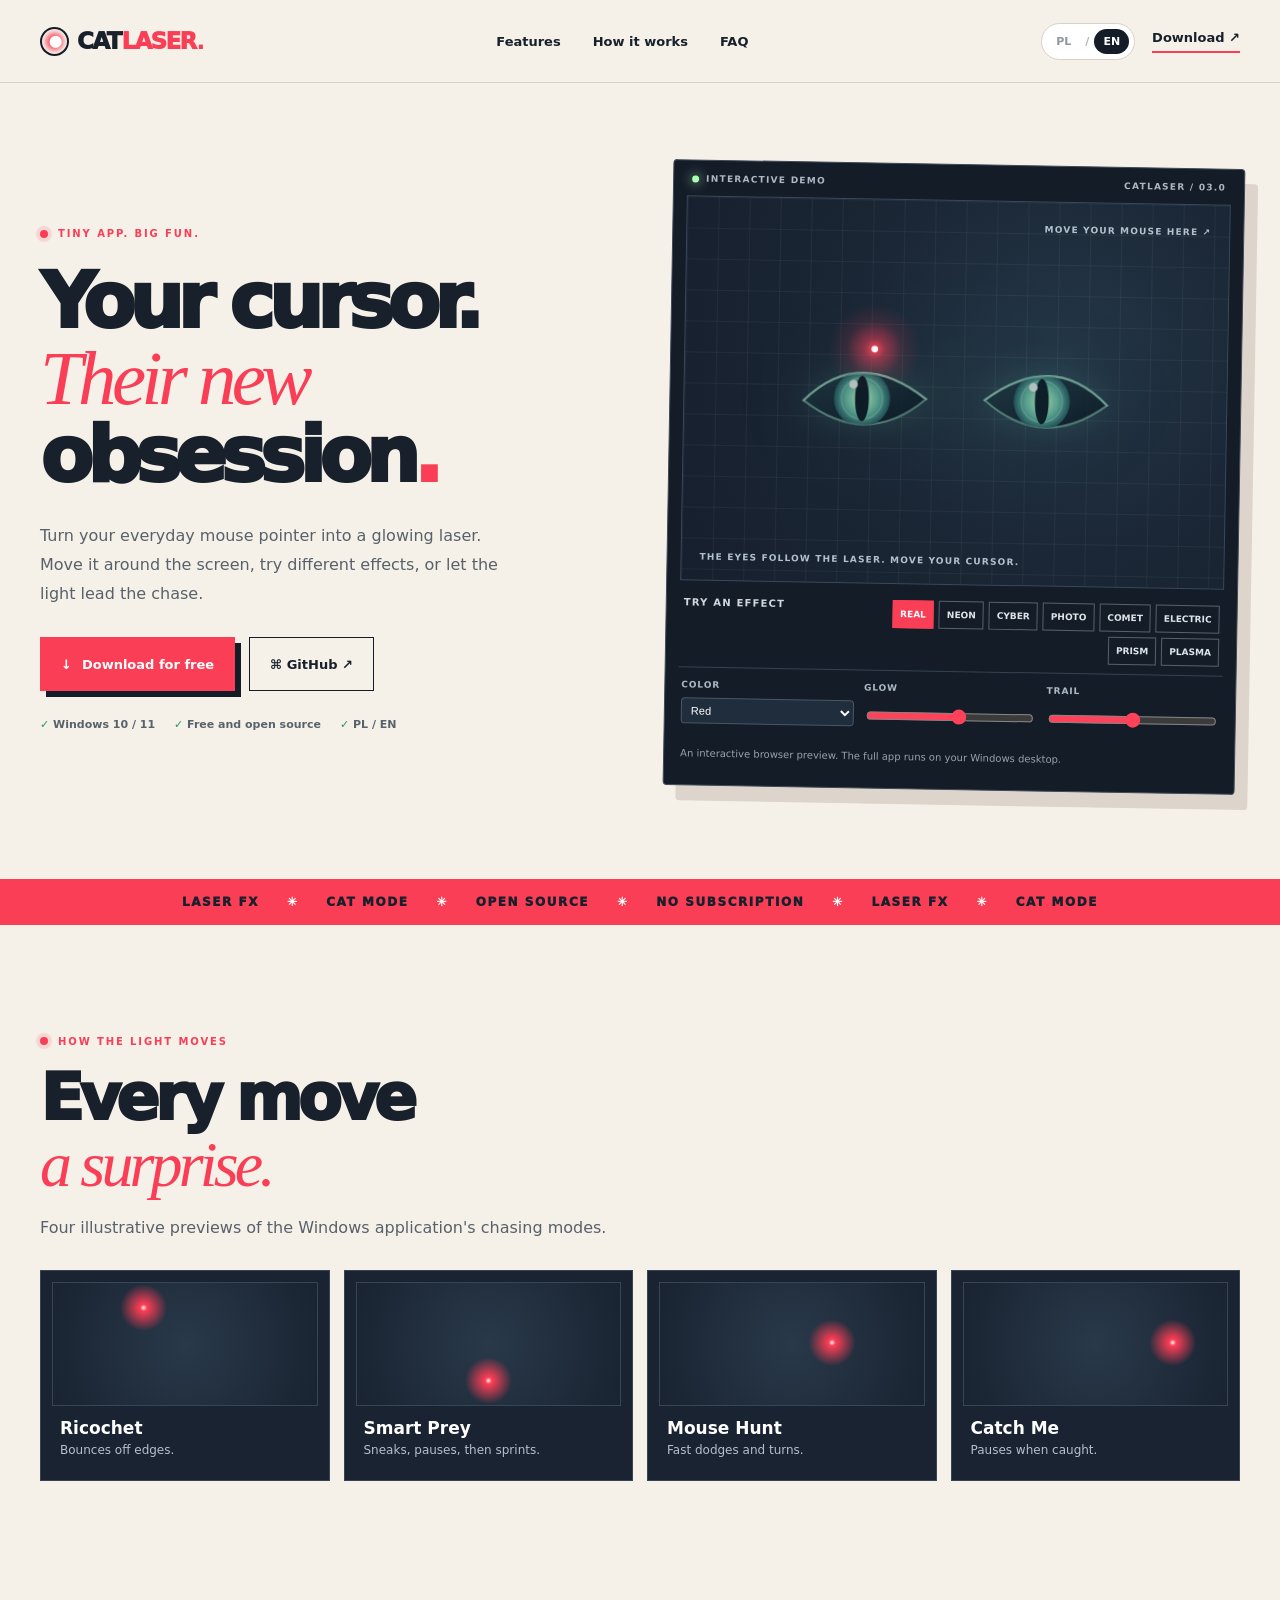
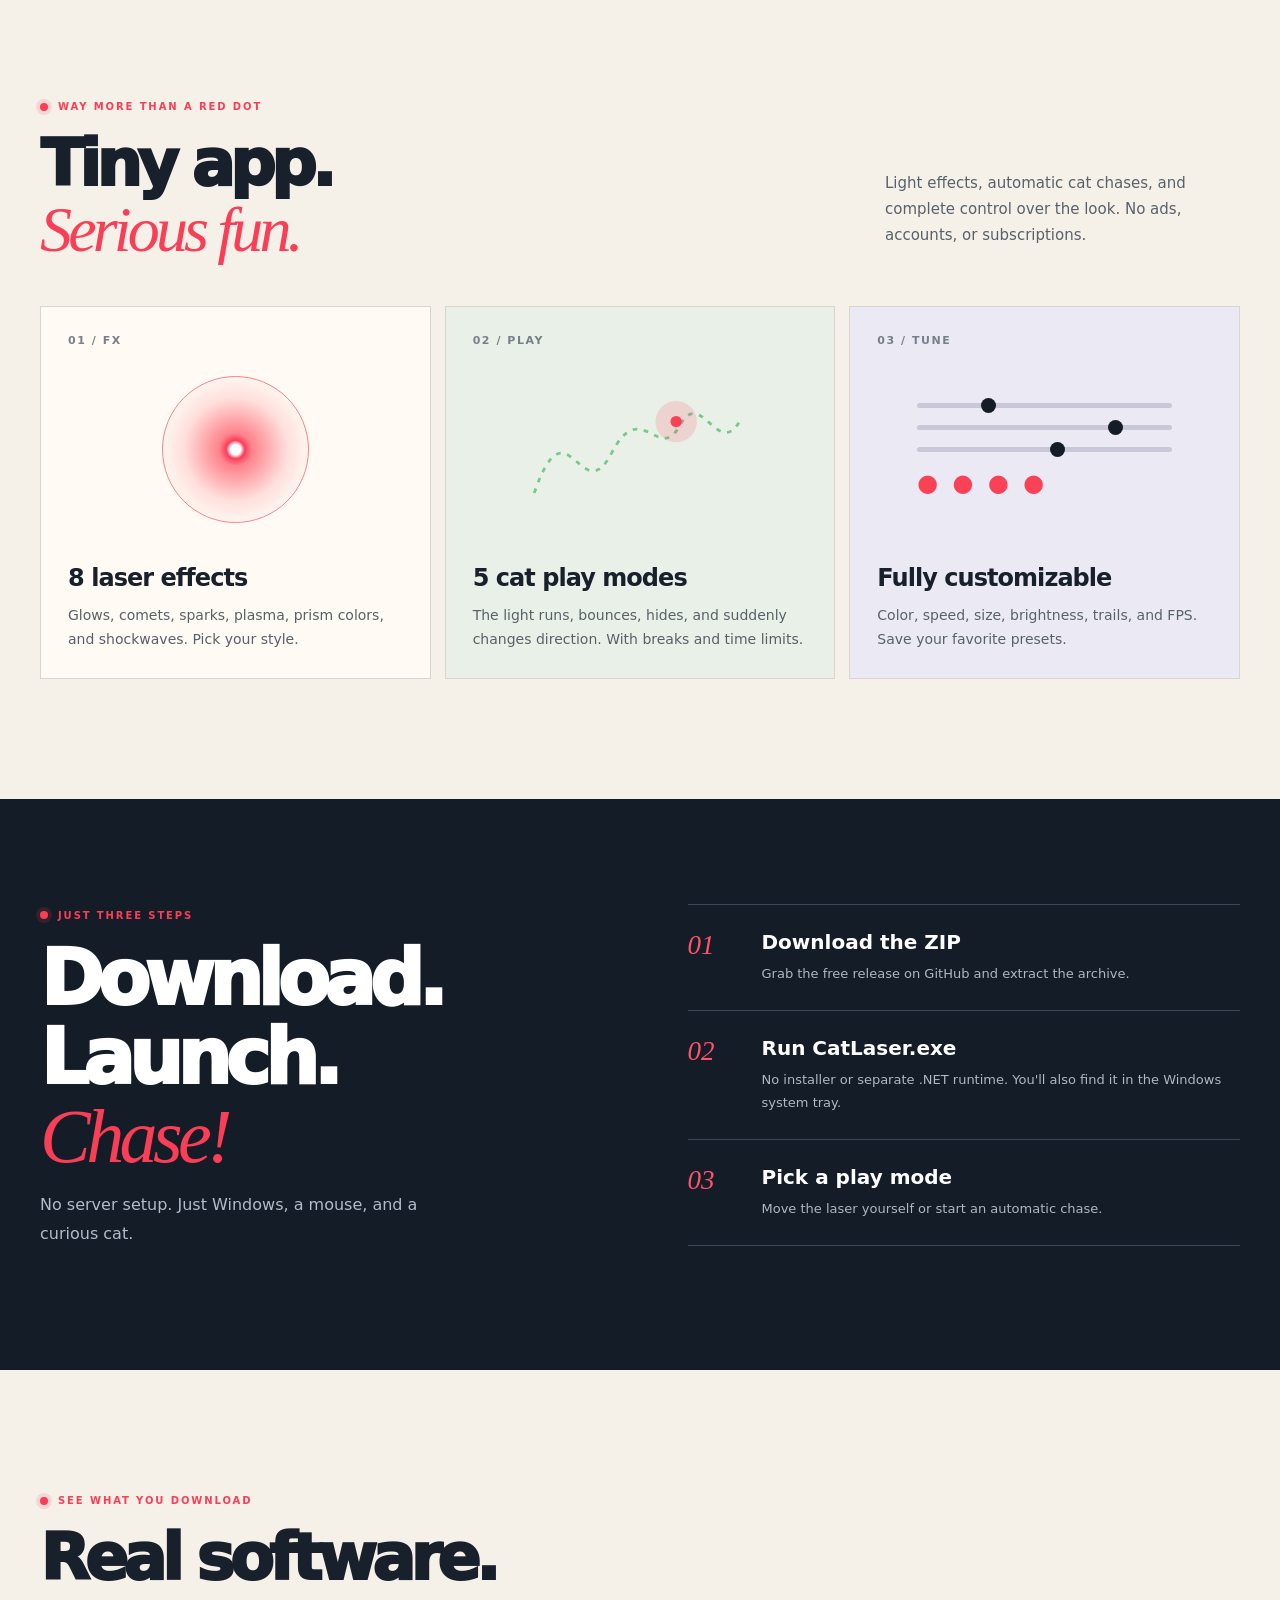
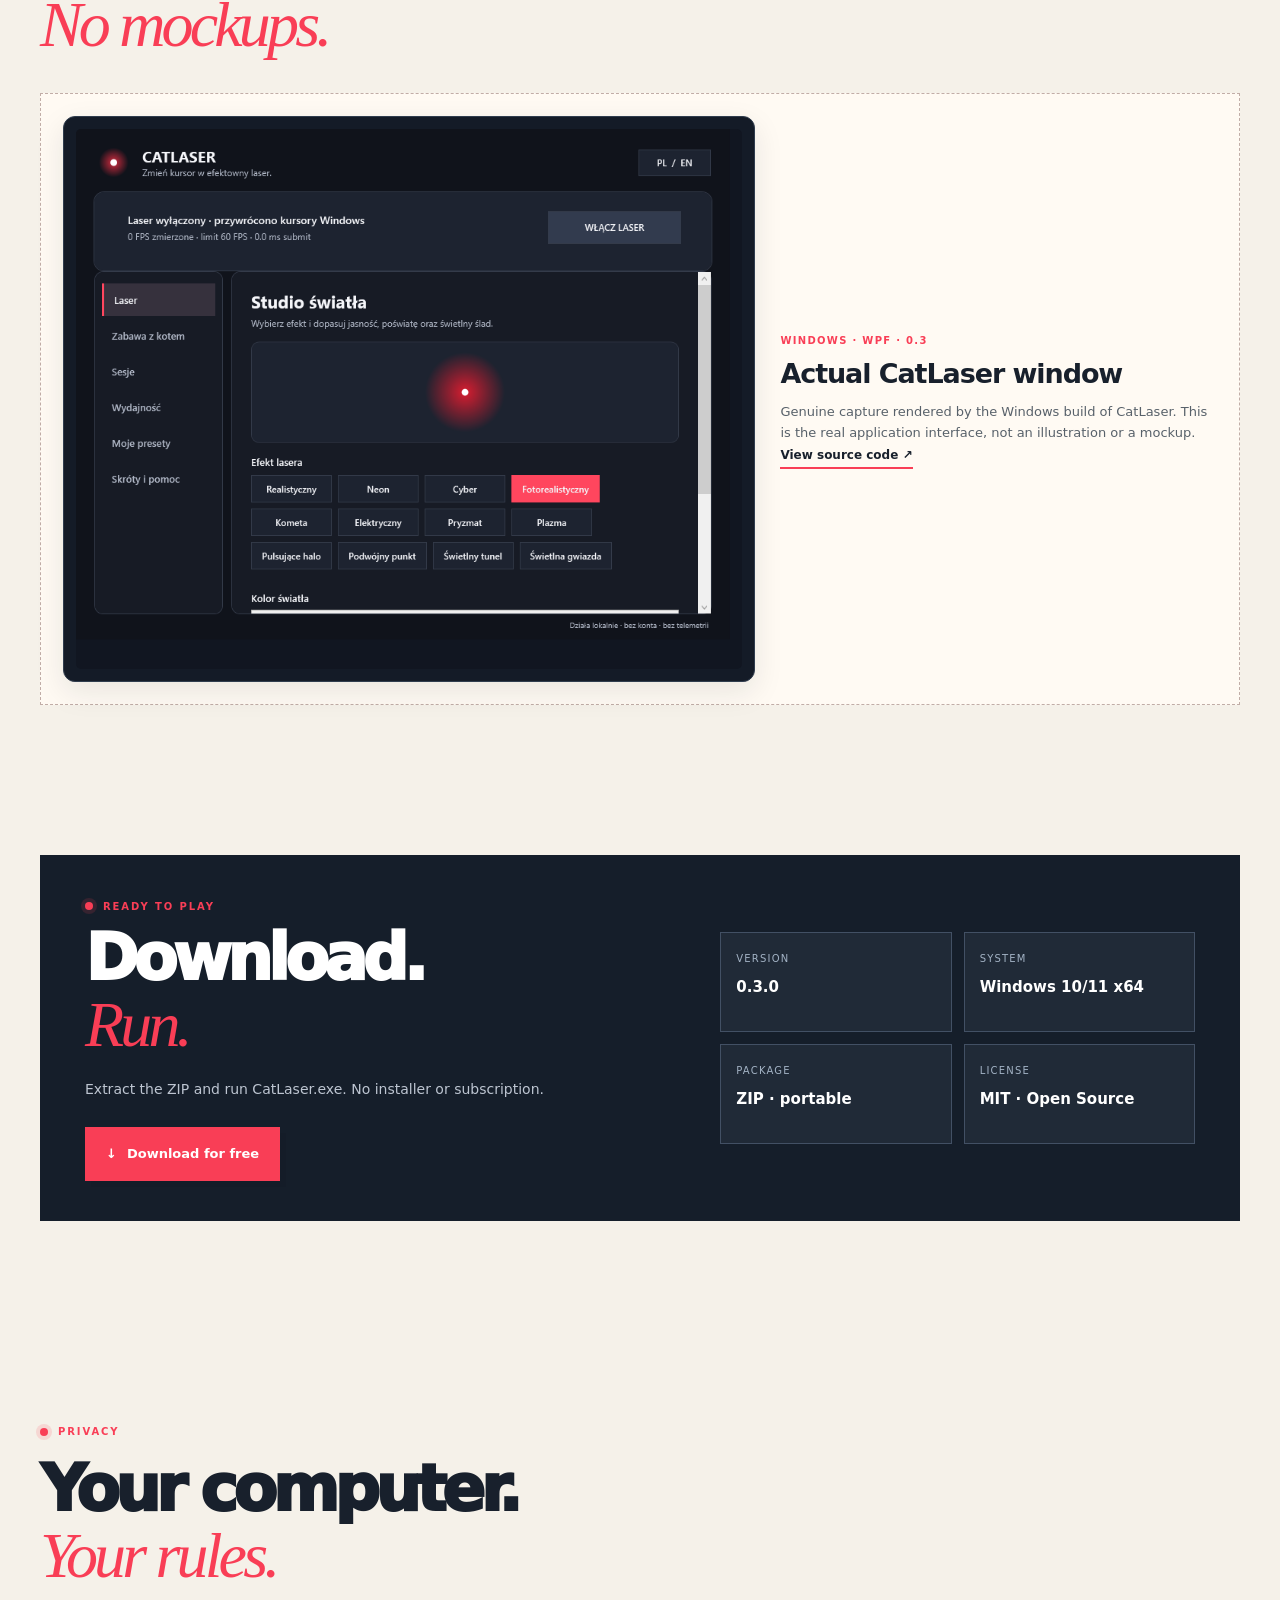
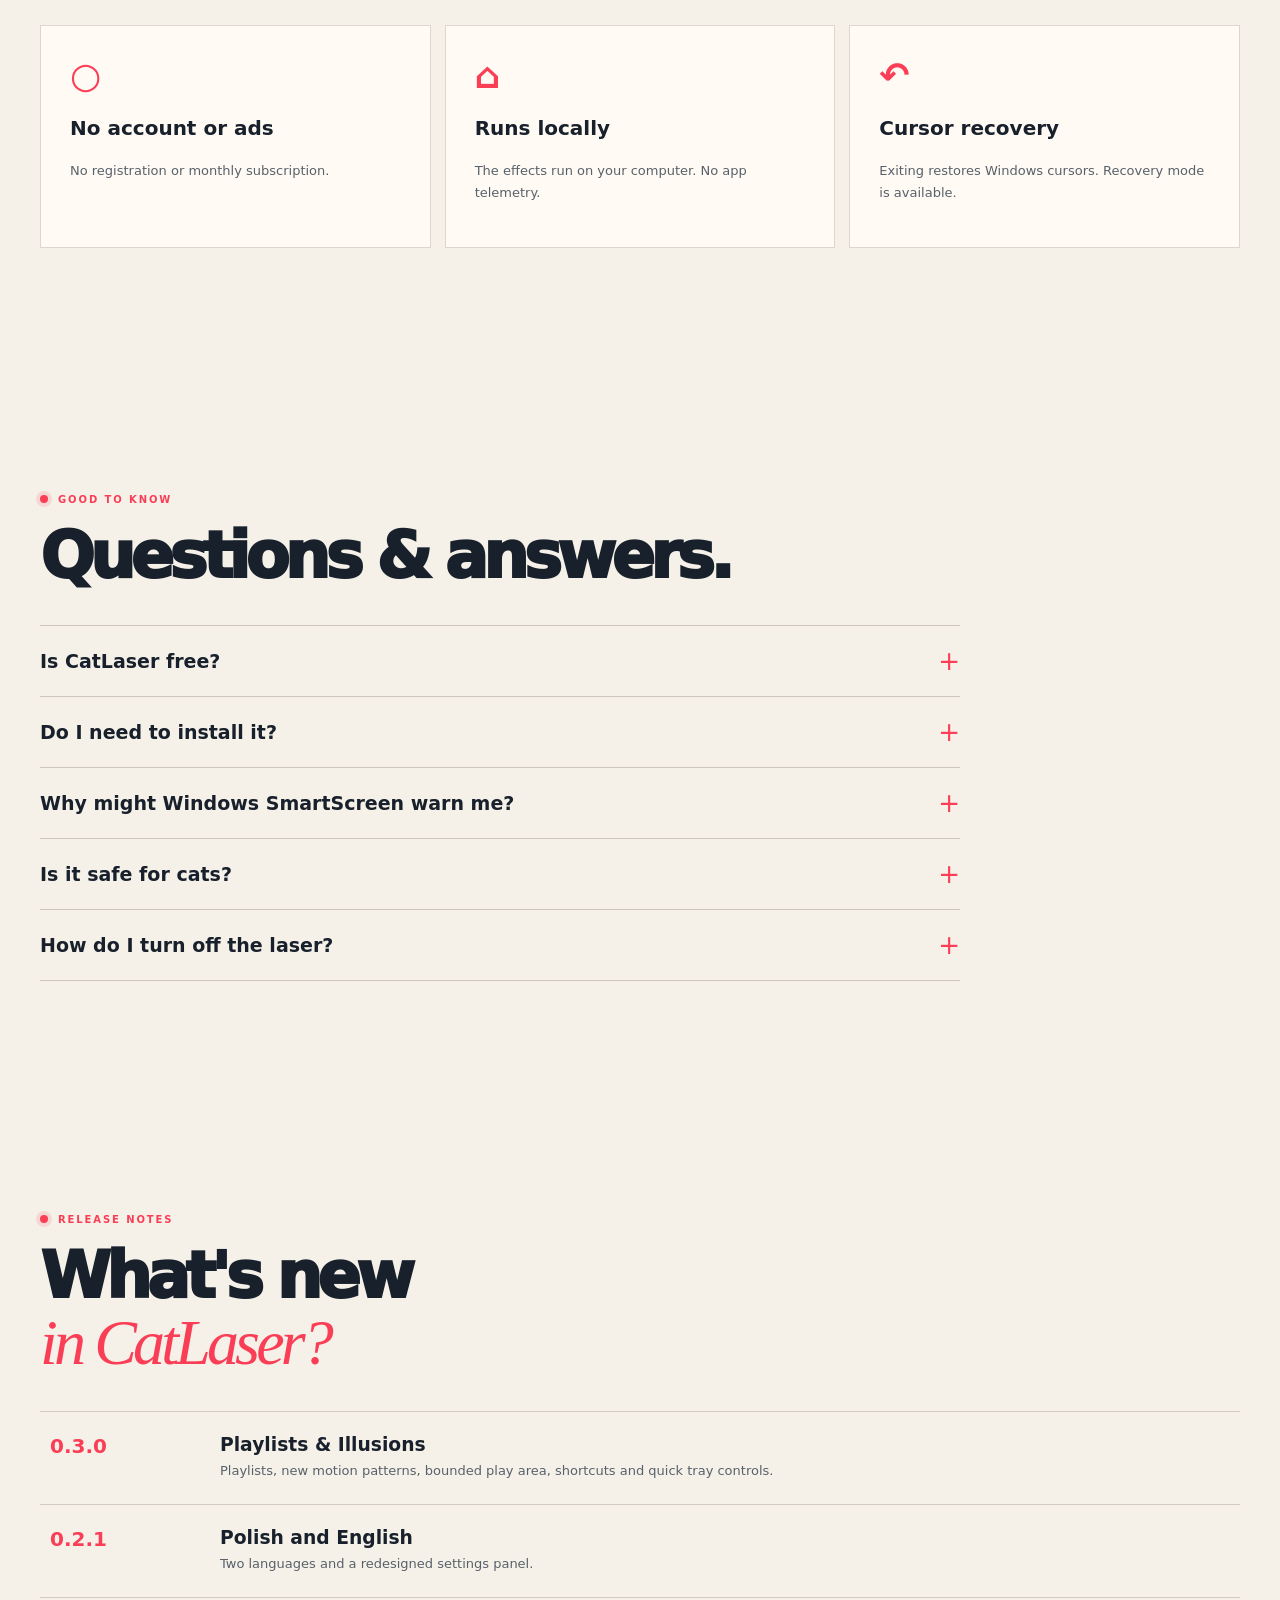
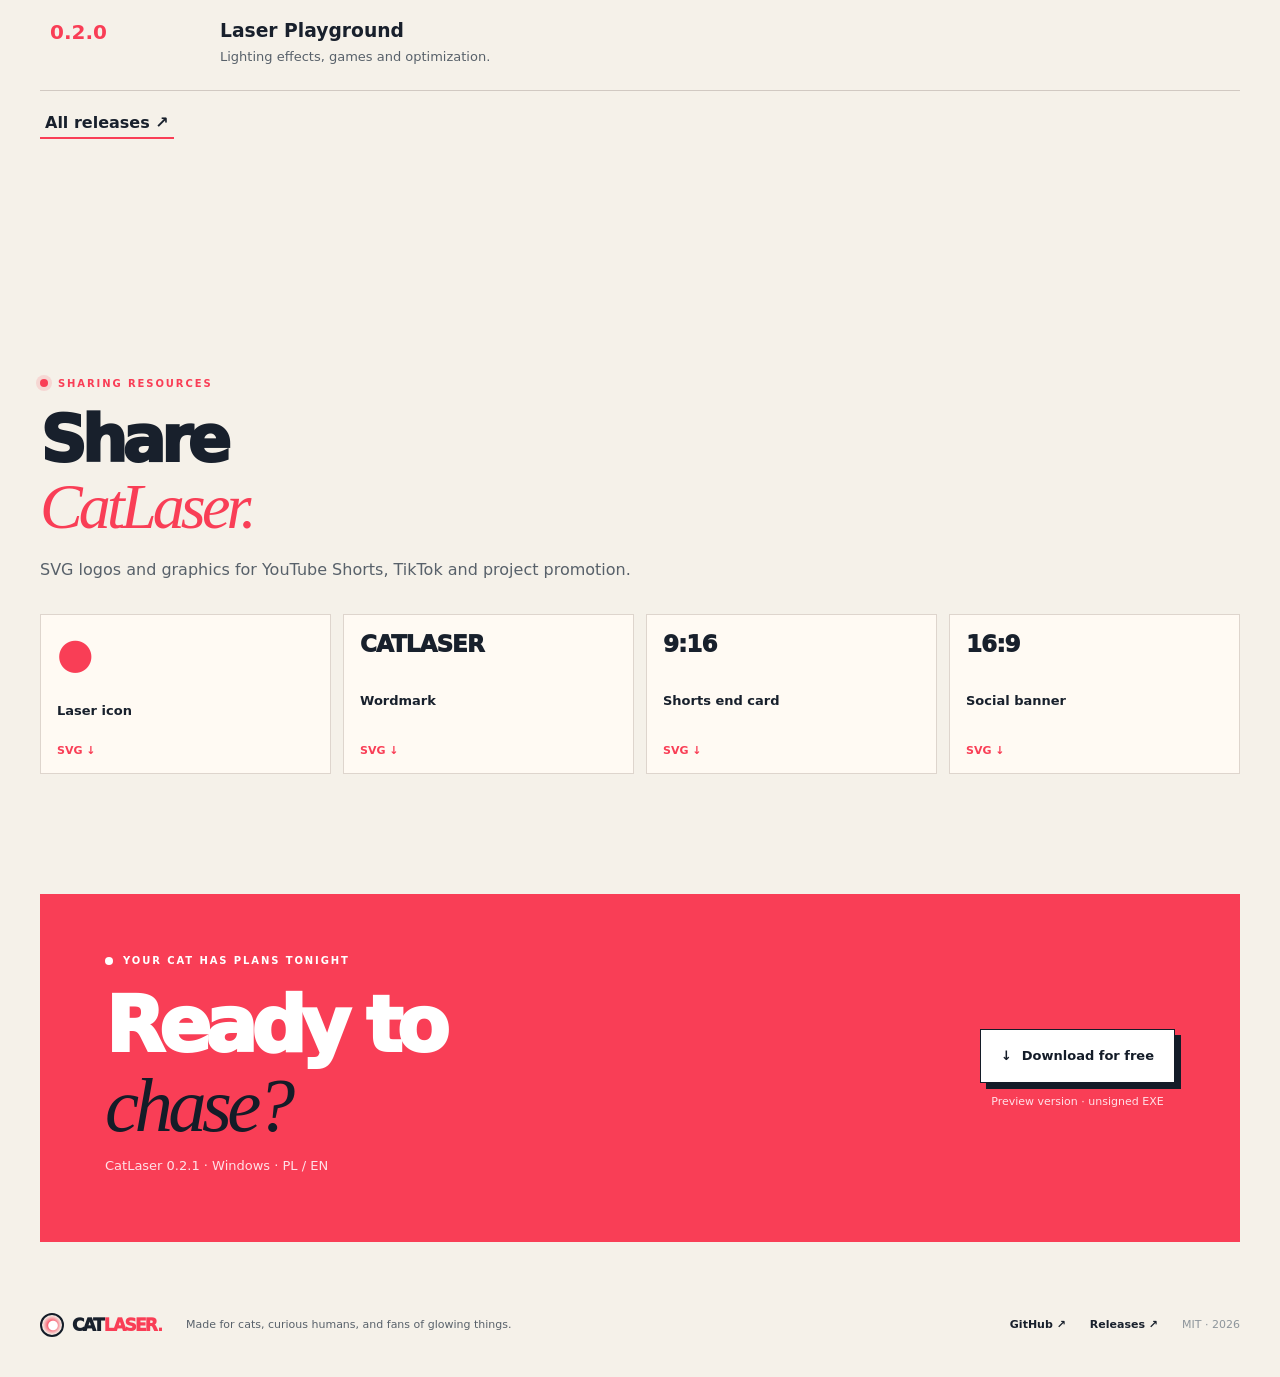
==== commit 006d8dc1: "feat(landing): show authentic CatLaser 0.3 Windows screenshot in PL and EN" ====
--- a/docs/en/index.html
+++ b/docs/en/index.html
@@ -69,7 +69,12 @@
 <article class="feature violet"><span class="num">03 / TUNE</span><div class="art dials"><span><i></i></span><span><i></i></span><span><i></i></span><div class="color-dots">● ● ● ●</div></div><h3 data-i18n="f3Title">Fully customizable</h3><p data-i18n="f3Body">Color, speed, size, brightness, trails, and FPS. Save your favorite presets.</p></article>
 </div></section>
 <section id="how" class="dark-panel"><div class="wrap how"><div><span class="kicker"><i></i><span data-i18n="howKicker">JUST THREE STEPS</span></span><h2 data-i18n-html="howTitle">Download.<br>Launch.<br><em>Chase!</em></h2><p data-i18n="howBody">No server setup. Just Windows, a mouse, and a curious cat.</p></div><div class="steps"><div><b>01</b><aside><h3 data-i18n="s1Title">Download the ZIP</h3><p data-i18n="s1Body">Grab the free release on GitHub and extract the archive.</p></aside></div><div><b>02</b><aside><h3 data-i18n="s2Title">Run CatLaser.exe</h3><p data-i18n="s2Body">No installer or separate .NET runtime. You'll also find it in the Windows system tray.</p></aside></div><div><b>03</b><aside><h3 data-i18n="s3Title">Pick a play mode</h3><p data-i18n="s3Body">Move the laser yourself or start an automatic chase.</p></aside></div></div></div></section>
-<section class="product-evidence section wrap fade-in" id="app"><span class="kicker"><i></i><span data-i18n="appKicker">SEE WHAT YOU DOWNLOAD</span></span><h2 data-i18n-html="appTitle">Real software.<br><em>No mockups.</em></h2><div class="evidence-card"><b>▣</b><div><h3 data-i18n="screensPending">Real Windows screenshots: coming soon</h3><p data-i18n="screensDesc">Waiting for verified CatLaser 0.3 window captures. We don't pass fictional mockups off as app screenshots.</p></div><a href="https://github.com/toniaczlog/catlaser/issues/new" data-i18n="screensContribute">Submit a screenshot ↗</a></div></section><section class="download-block section wrap fade-in" id="download"><div class="download-panel"><div><span class="kicker"><i></i><span data-i18n="downloadKicker">READY TO PLAY</span></span><h2 data-i18n-html="downloadTitle">Download.<br><em>Run.</em></h2><p data-i18n="downloadBody">Extract the ZIP and run CatLaser.exe. No installer or subscription.</p><a class="btn primary" href="https://github.com/toniaczlog/catlaser/releases/tag/v0.3.0" data-download-latest><span>↓</span><span data-i18n="download">Download for free</span></a></div><div class="download-meta"><div><small data-i18n="version">VERSION</small><strong>0.3.0</strong></div><div><small data-i18n="platform">SYSTEM</small><strong>Windows 10/11 x64</strong></div><div><small data-i18n="package">PACKAGE</small><strong>ZIP · portable</strong></div><div><small data-i18n="license">LICENSE</small><strong>MIT · Open Source</strong></div></div></div></section><section class="privacy-section section wrap fade-in" id="privacy"><span class="kicker"><i></i><span data-i18n="privacyKicker">PRIVACY</span></span><h2 data-i18n-html="privacyTitle">Your computer.<br><em>Your rules.</em></h2><div class="privacy-grid"><div><b>○</b><h3 data-i18n="privacy1">No account or ads</h3><p data-i18n="privacy1Body">No registration or monthly subscription.</p></div><div><b>⌂</b><h3 data-i18n="privacy2">Runs locally</h3><p data-i18n="privacy2Body">The effects run on your computer. No app telemetry.</p></div><div><b>↶</b><h3 data-i18n="privacy3">Cursor recovery</h3><p data-i18n="privacy3Body">Exiting restores Windows cursors. Recovery mode is available.</p></div></div></section><section id="faq" class="section faq wrap"><span class="kicker"><i></i><span data-i18n="faqKicker">GOOD TO KNOW</span></span><h2 data-i18n="faqTitle">Questions & answers.</h2>
+<section class="product-evidence section wrap fade-in" id="app"><span class="kicker"><i></i><span data-i18n="appKicker">SEE WHAT YOU DOWNLOAD</span></span><h2 data-i18n-html="appTitle">Real software.<br><em>No mockups.</em></h2><div class="evidence-card screenshot-card">
+    <div class="screenshot-image"><img src="../screenshots/settings-0.3.png" alt="Real CatLaser 0.3 settings dashboard rendered on Windows" loading="lazy" decoding="async" width="875" height="710"></div>
+    <div class="screenshot-detail"><span class="capture-proof">WINDOWS · WPF · 0.3</span><h3 data-i18n="screensPending">Actual CatLaser window</h3>
+    <p data-i18n="screensDesc">Genuine capture rendered by the Windows build of CatLaser. This is the real application interface, not an illustration or a mockup.</p>
+    <a href="https://github.com/toniaczlog/catlaser/tree/main/CatLaser" target="_blank" rel="noopener noreferrer">View source code ↗</a></div>
+  </div></section><section class="download-block section wrap fade-in" id="download"><div class="download-panel"><div><span class="kicker"><i></i><span data-i18n="downloadKicker">READY TO PLAY</span></span><h2 data-i18n-html="downloadTitle">Download.<br><em>Run.</em></h2><p data-i18n="downloadBody">Extract the ZIP and run CatLaser.exe. No installer or subscription.</p><a class="btn primary" href="https://github.com/toniaczlog/catlaser/releases/tag/v0.3.0" data-download-latest><span>↓</span><span data-i18n="download">Download for free</span></a></div><div class="download-meta"><div><small data-i18n="version">VERSION</small><strong>0.3.0</strong></div><div><small data-i18n="platform">SYSTEM</small><strong>Windows 10/11 x64</strong></div><div><small data-i18n="package">PACKAGE</small><strong>ZIP · portable</strong></div><div><small data-i18n="license">LICENSE</small><strong>MIT · Open Source</strong></div></div></div></section><section class="privacy-section section wrap fade-in" id="privacy"><span class="kicker"><i></i><span data-i18n="privacyKicker">PRIVACY</span></span><h2 data-i18n-html="privacyTitle">Your computer.<br><em>Your rules.</em></h2><div class="privacy-grid"><div><b>○</b><h3 data-i18n="privacy1">No account or ads</h3><p data-i18n="privacy1Body">No registration or monthly subscription.</p></div><div><b>⌂</b><h3 data-i18n="privacy2">Runs locally</h3><p data-i18n="privacy2Body">The effects run on your computer. No app telemetry.</p></div><div><b>↶</b><h3 data-i18n="privacy3">Cursor recovery</h3><p data-i18n="privacy3Body">Exiting restores Windows cursors. Recovery mode is available.</p></div></div></section><section id="faq" class="section faq wrap"><span class="kicker"><i></i><span data-i18n="faqKicker">GOOD TO KNOW</span></span><h2 data-i18n="faqTitle">Questions & answers.</h2>
 <details><summary data-i18n="q1">Is CatLaser free?</summary><p data-i18n="a1">Yes. Free, open source (MIT), with no ads or subscriptions.</p></details>
 <details><summary data-i18n="q2">Do I need to install it?</summary><p data-i18n="a2">No. Download the ZIP, extract it, and run CatLaser.exe on Windows 10/11 x64.</p></details>
 <details><summary data-i18n="q3">Why might Windows SmartScreen warn me?</summary><p data-i18n="a3">The executable is not digitally signed yet. Source code is public on GitHub and the app is built with GitHub Actions.</p></details>
--- a/docs/styles.css
+++ b/docs/styles.css
@@ -36,3 +36,14 @@
 @media(max-width:760px){.download-panel{grid-template-columns:1fr;gap:25px}.privacy-grid{grid-template-columns:1fr}.evidence-card{flex-wrap:wrap}.mode-section{padding-top:60px}}
 @media(max-width:500px){body{padding-bottom:73px}.mobile-download{display:flex;position:fixed;bottom:0;left:0;right:0;z-index:99;align-items:center;justify-content:space-between;gap:10px;background:#fcf9f1;border-top:1px solid #dfd3c9;padding:9px 16px;box-shadow:0 -6px 20px #1a24301c}.mobile-download b{font-size:18px;letter-spacing:-.05em;white-space:nowrap}.mobile-download b span{color:var(--red)}.mobile-download .btn{min-height:43px;padding:10px 12px;box-shadow:none;white-space:nowrap}.demo-controls{flex-wrap:wrap}.demo-controls>div{justify-content:flex-start;max-width:100%}.demo-controls button{font-size:9px}.demo-tuner{gap:7px}.demo-tuner label{font-size:8px}.mode-grid{grid-template-columns:repeat(2,minmax(0,1fr));gap:9px}.mode-grid article{padding:8px}.mode-grid h3{font-size:14px}.mode-grid p{font-size:11px}.download-panel{padding:28px 22px}.download-meta{gap:6px}.download-meta>div{padding:13px 10px;min-height:90px}.download-meta strong{font-size:12px}.evidence-card{gap:10px}.evidence-card>b{min-width:60px;min-height:60px;font-size:30px}.press-files{gap:8px}.press-files a{min-height:145px;padding:12px}.press-files a>span{font-size:17px}.version-list>div{grid-template-columns:80px 1fr;gap:10px}.version-list b{font-size:16px}}
 @media(prefers-reduced-motion:reduce){.js-motion .fade-in{opacity:1!important;transform:none!important;transition:none!important}}
+
+/* Actual Windows WPF settings screenshot — no fabricated product mockup. */
+.screenshot-card{align-items:center!important;gap:25px!important}
+.screenshot-image{flex:0 1 60%;min-width:0;background:#141b27;border:1px solid #303d4e;border-radius:12px;padding:12px;box-shadow:0 10px 30px #18202c18}
+.screenshot-image img{display:block;width:100%;height:auto;border-radius:5px;background:#111621}
+.screenshot-detail{flex:1;min-width:205px}
+.capture-proof{display:block;color:#f93e56;font-size:10px;font-weight:900;letter-spacing:.13em;margin-bottom:12px}
+.screenshot-detail h3{margin:0 0 12px;font-size:clamp(20px,2.2vw,27px);letter-spacing:-.04em}
+.screenshot-detail p{line-height:1.65}
+.screenshot-detail a{font-weight:800;font-size:12px;border-bottom:2px solid #f93e56;padding-bottom:5px}
+@media(max-width:800px){.screenshot-card{flex-direction:column!important;align-items:stretch!important}.screenshot-image{flex:auto;width:100%}.screenshot-detail{min-width:0}}
